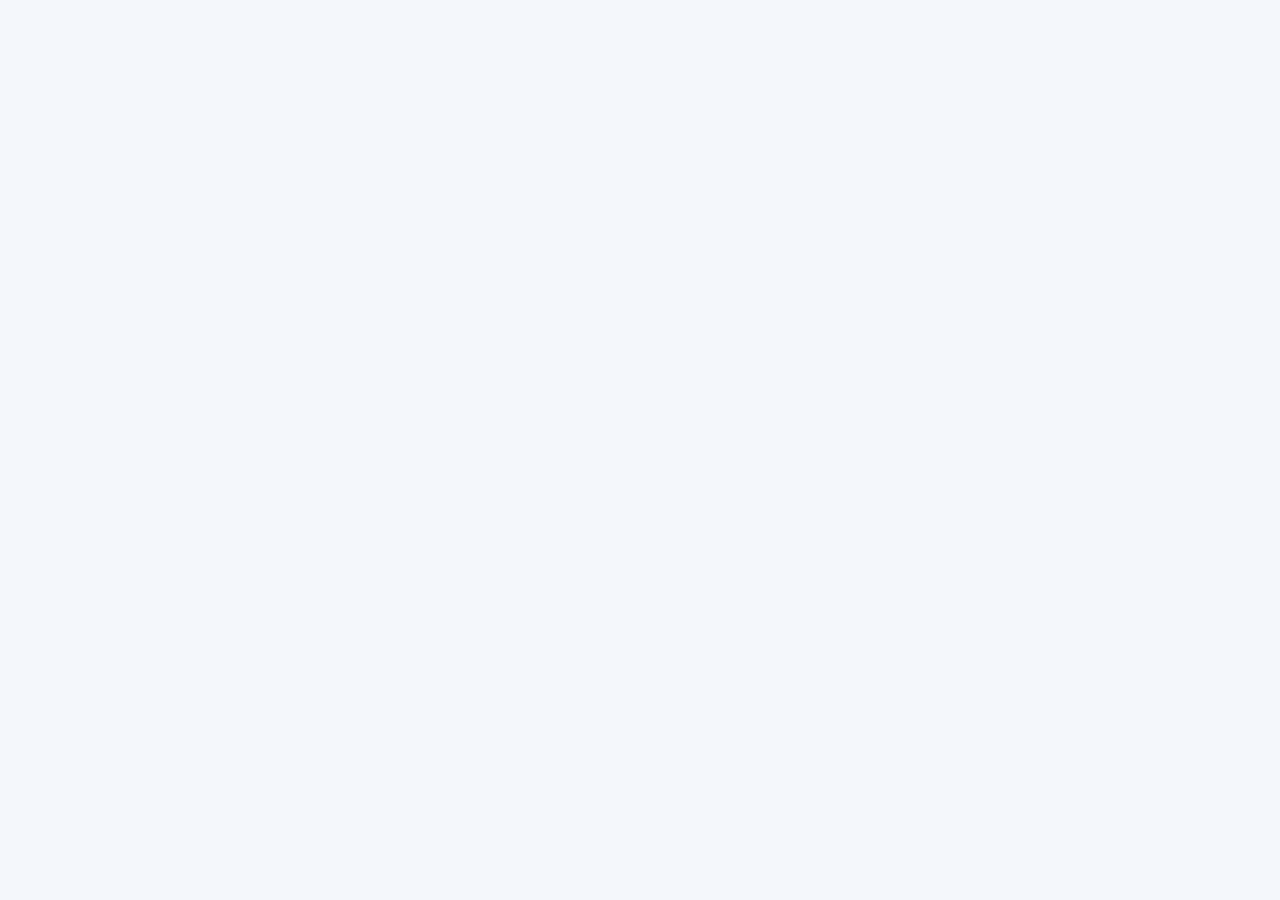
==== index.html @ 369e0c55 "FinCraft: live Fineract API wiring, demo data removed, GitHub Pages deploy config - All 19 page modu" ====
<!DOCTYPE html>
<html lang="en" data-theme="light">
<head>
  <meta charset="UTF-8"/>
  <meta name="viewport" content="width=device-width, initial-scale=1.0"/>
  <title>FinCraft — Apache Fineract Platform</title>
  <meta name="description" content="FinCraft: a modern web UI for Apache Fineract microfinance platform"/>
  <link rel="icon" type="image/svg+xml" href="./assets/favicon.svg"/>
  <!-- Font Awesome 6 (CDN) -->
  <link rel="stylesheet" href="https://cdnjs.cloudflare.com/ajax/libs/font-awesome/6.5.1/css/all.min.css"
        integrity="sha512-DTOQO9RWCH3ppGqcWaEA1BIZOC6xxalwEsw9c2QQeAIftl+Vegovlnee1c9QX4TctnWMn13TZye+giMm8e2LwA=="
        crossorigin="anonymous" referrerpolicy="no-referrer"/>
  <link rel="stylesheet" href="./css/app.css"/>
  <!-- SPA redirect for GitHub Pages (generated by _redirects handling) -->
  <script>
    // Handle GitHub Pages 404 redirect for SPA routing
    const redirect = sessionStorage.getItem('_spa_redirect');
    if (redirect) { sessionStorage.removeItem('_spa_redirect'); window.history.replaceState(null, '', redirect); }
  </script>
</head>
<body>
  <!-- Login screen (shown before auth) -->
  <div id="loginScreen"></div>

  <!-- App shell (hidden until authenticated) -->
  <div id="appShell" hidden></div>

  <!-- Modal container -->
  <div id="modalRoot"></div>

  <!-- Toast container -->
  <div id="toastContainer" aria-live="assertive"></div>

  <script type="module" src="./js/app.js"></script>
</body>
</html>
---- css/app.css ----
/* FinCraft — CSS entry point. Imports token design system then components. */
@import './tokens.css';
@import './components.css';
@import './login.css';

/* ---- Inline client search dropdown ---- */
.search-field { position: relative; }
.search-dropdown {
  position: absolute; top: 100%; left: 0; right: 0; z-index: 200;
  background: var(--bg-modal); border: 1px solid var(--border-1);
  border-radius: var(--radius); box-shadow: var(--shadow-lg);
  max-height: 220px; overflow-y: auto;
}
.search-result-item:hover { background: var(--bg-hover); }

/* ---- Switch toggle ---- */
.switch { position: relative; display: inline-flex; width: 44px; height: 24px; }
.switch input { opacity: 0; width: 0; height: 0; }
.slider {
  position: absolute; inset: 0; background: var(--border-2); border-radius: 999px;
  transition: background .2s; cursor: pointer;
}
.slider::before {
  content: ''; position: absolute; left: 3px; top: 3px;
  width: 18px; height: 18px; border-radius: 50%;
  background: #fff; transition: transform .2s;
}
.switch input:checked + .slider { background: var(--brand-teal); }
.switch input:checked + .slider::before { transform: translateX(20px); }

/* ---- Msg banner ---- */
.msg-banner {
  padding: 10px 14px; border-radius: var(--radius);
  display: flex; align-items: flex-start; gap: 10px; font-size: 14px;
}
.msg-banner.b-info    { background: color-mix(in srgb, var(--brand-teal) 12%, transparent); border-left: 3px solid var(--brand-teal); }
.msg-banner.b-danger  { background: color-mix(in srgb, var(--clr-danger) 12%, transparent); border-left: 3px solid var(--clr-danger); }
.msg-banner.b-warn    { background: color-mix(in srgb, var(--clr-warn) 12%, transparent); border-left: 3px solid var(--clr-warn); }

/* ---- Full width helper ---- */
.w-full { width: 100%; }
.mt-4 { margin-top: 16px; }
.mb-4 { margin-bottom: 16px; }
.mb-2 { margin-bottom: 8px; }
.mt-3 { margin-top: 12px; }

/* ---- Tree nav ---- */
.tree-node { padding: 8px 16px; border-bottom: 1px solid var(--border-1); cursor: pointer; }
.tree-node.parent { font-weight: 600; background: var(--bg-hover); }
.tree-node.parent.open::after { content: ' ▲'; font-size: 11px; }
.tree-node.parent:not(.open)::after { content: ' ▼'; font-size: 11px; }
.tree-children { display: none; }
.tree-node.parent.open ~ .tree-children { display: block; }

/* ---- Badge extras ---- */
.b-teal { background: color-mix(in srgb, var(--brand-teal) 15%, transparent); color: var(--brand-teal); }
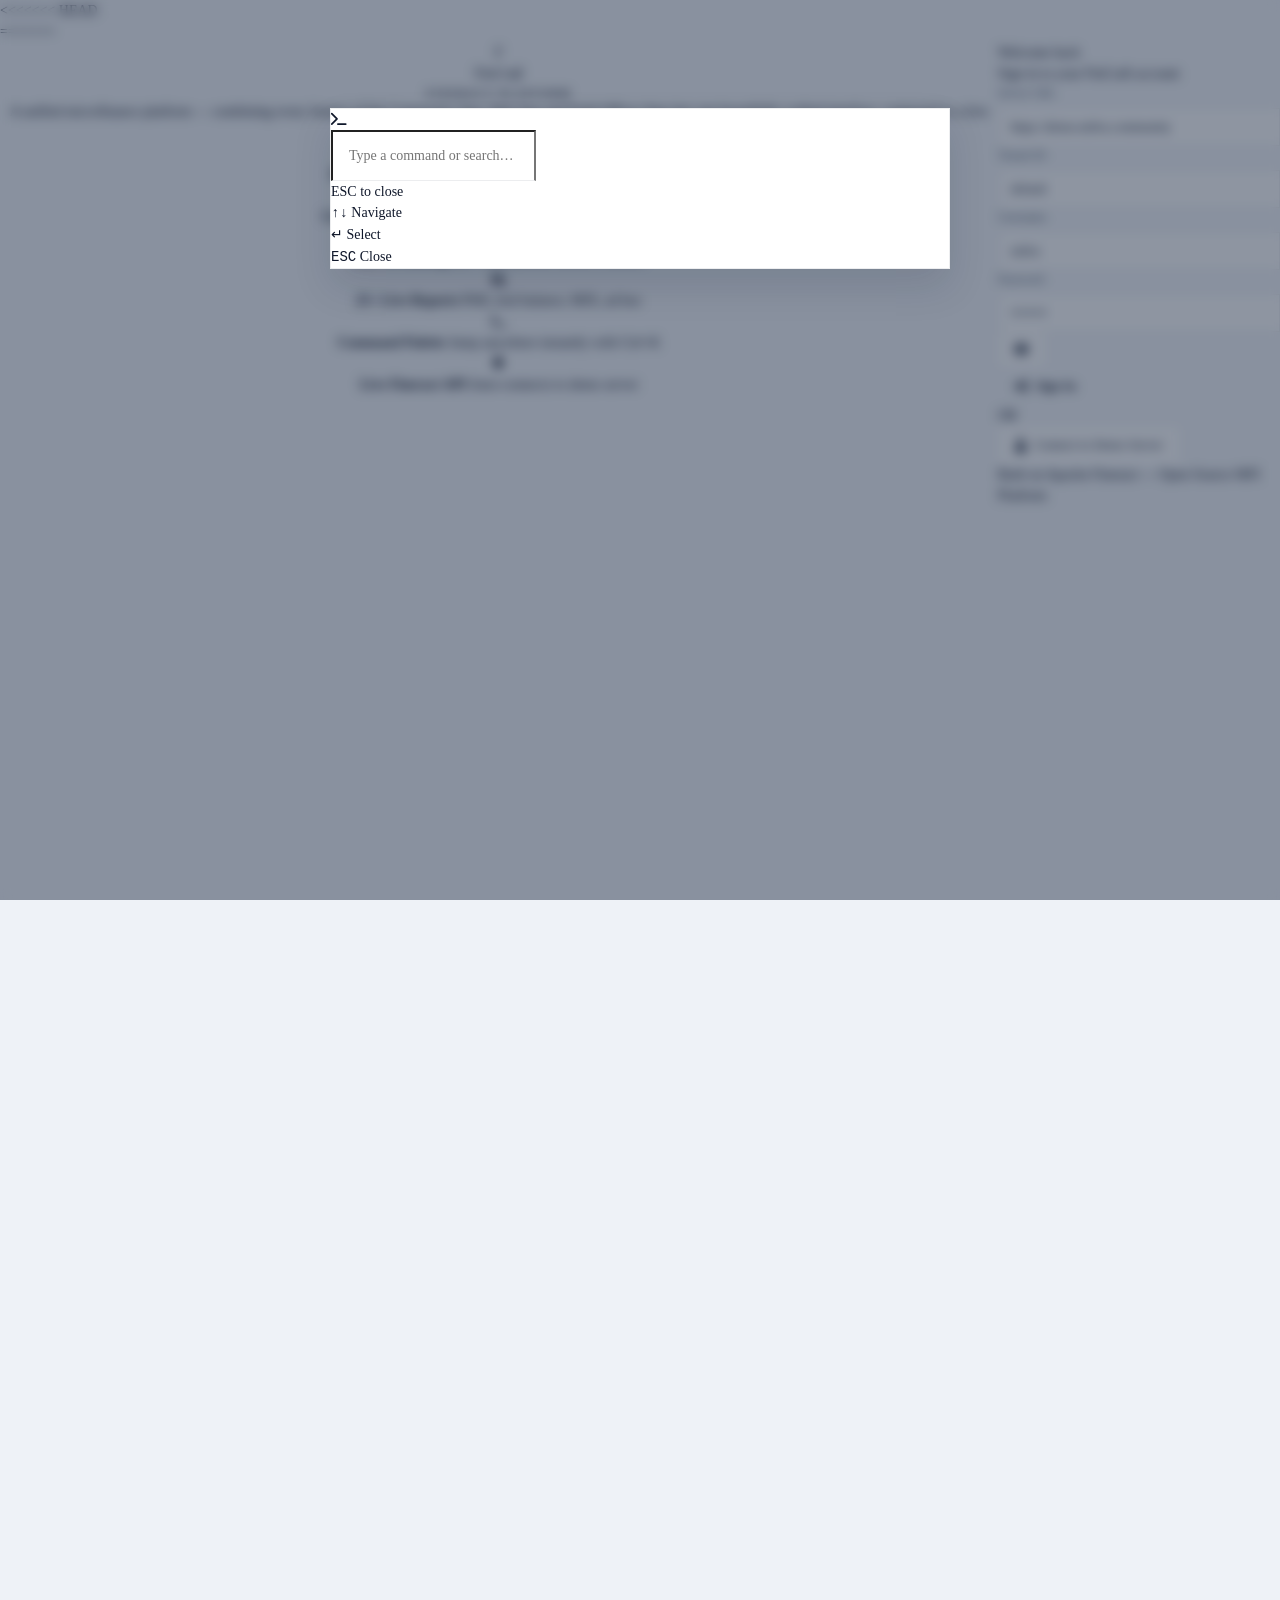
==== commit 548fe5c2: "Replace repository contents with provided js.zip extract" ====
--- a/index.html
+++ b/index.html
@@ -1,4 +1,5 @@
 <!DOCTYPE html>
+<<<<<<< HEAD
 <html lang="en" data-theme="light">
 <head>
   <meta charset="UTF-8"/>
@@ -32,5 +33,188 @@
   <div id="toastContainer" aria-live="assertive"></div>
 
   <script type="module" src="./js/app.js"></script>
+=======
+<html lang="en" data-theme="dark">
+<head>
+  <meta charset="UTF-8"/>
+  <meta name="viewport" content="width=device-width,initial-scale=1.0"/>
+  <meta name="description" content="FinCraft — Unified Apache Fineract MFI Platform"/>
+  <title>FinCraft — Fineract Platform</title>
+
+  <!-- Fonts -->
+  <link rel="preconnect" href="https://fonts.googleapis.com"/>
+  <link rel="preconnect" href="https://fonts.gstatic.com" crossorigin/>
+  <link href="https://fonts.googleapis.com/css2?family=Inter:wght@300;400;500;600;700&family=DM+Serif+Display:ital@0;1&family=JetBrains+Mono:wght@400;500&display=swap" rel="stylesheet"/>
+
+  <!-- Icons -->
+  <link rel="stylesheet" href="https://cdnjs.cloudflare.com/ajax/libs/font-awesome/6.5.0/css/all.min.css"
+        integrity="sha512-Avb2QiuDEEvB4bZJYdft2mNjVShBftLdPG8FJ0V7irTLQ8Uo0qcPxh4Plq7G5tGm0rU+1SPhVotteLpBERwTkw=="
+        crossorigin="anonymous" referrerpolicy="no-referrer"/>
+
+  <!-- FinCraft Design System -->
+  <link rel="stylesheet" href="css/tokens.css"/>
+  <link rel="stylesheet" href="css/components.css"/>
+
+  <!-- Preloader while modules load -->
+  <style>
+    #fc-preloader {
+      position: fixed; inset: 0;
+      background: #070d1b;
+      display: flex; flex-direction: column;
+      align-items: center; justify-content: center;
+      z-index: 99999; gap: 18px;
+      transition: opacity 400ms ease;
+    }
+    #fc-preloader.fade-out { opacity: 0; pointer-events: none; }
+    .fc-pre-logo {
+      width: 56px; height: 56px;
+      background: linear-gradient(135deg, #00c9b1, #5fedd8);
+      border-radius: 14px;
+      display: flex; align-items: center; justify-content: center;
+      font-size: 28px; color: #0a1628; font-weight: 900;
+      font-family: 'DM Serif Display', serif;
+      box-shadow: 0 0 30px rgba(0,201,177,0.4);
+      animation: prelogoPulse 1.4s ease-in-out infinite;
+    }
+    @keyframes prelogoPulse {
+      0%,100% { box-shadow: 0 0 20px rgba(0,201,177,0.3); }
+      50%      { box-shadow: 0 0 40px rgba(0,201,177,0.7); }
+    }
+    .fc-pre-label {
+      font-family: 'DM Serif Display', serif;
+      font-size: 26px; color: #fff; letter-spacing: -0.5px;
+    }
+    .fc-pre-label em { color: #00c9b1; font-style: italic; }
+    .fc-pre-status {
+      font-size: 12px; color: rgba(255,255,255,0.35);
+      letter-spacing: 1px; font-family: 'JetBrains Mono', monospace;
+    }
+    .fc-pre-bar {
+      width: 200px; height: 3px; background: rgba(255,255,255,0.08);
+      border-radius: 99px; overflow: hidden;
+    }
+    .fc-pre-fill {
+      height: 100%; background: #00c9b1;
+      border-radius: 99px;
+      transition: width 300ms ease;
+    }
+  </style>
+</head>
+<body>
+
+<!-- ── PRELOADER ─────────────────────────────────────────── -->
+<div id="fc-preloader">
+  <div class="fc-pre-logo">F</div>
+  <div class="fc-pre-label">Fin<em>Craft</em></div>
+  <div class="fc-pre-bar"><div class="fc-pre-fill" id="fcFill" style="width:0%"></div></div>
+  <div class="fc-pre-status" id="fcStatus">Initialising…</div>
+</div>
+
+<!-- ── APP ROOT ───────────────────────────────────────────── -->
+<div id="app"></div>
+
+<!-- ── JS MODULES (load order matters) ───────────────────── -->
+<script src="js/config.js"></script>
+<script src="js/api.js"></script>
+<script src="js/app.js"></script>
+<script src="js/pages.js"></script>
+<script src="js/cmd.js"></script>
+<script src="js/forms.js"></script>
+
+<!-- ── MODULE LOADER ─────────────────────────────────────── -->
+<script>
+(async function boot() {
+  const fill   = document.getElementById('fcFill');
+  const status = document.getElementById('fcStatus');
+
+  /* HTML fragments to fetch and inject, in order */
+  const MODULES = [
+    /* Pages */
+    { src:'pages/login.html',      pct: 10, label:'Login…' },
+    { src:'pages/shell.html',      pct: 20, label:'Shell…' },
+    { src:'pages/dashboard.html',  pct: 28, label:'Dashboard…' },
+    { src:'pages/clients.html',    pct: 36, label:'Clients…' },
+    { src:'pages/loans.html',      pct: 44, label:'Loans…' },
+    { src:'pages/savings.html',    pct: 50, label:'Savings…' },
+    { src:'pages/groups.html',     pct: 57, label:'Groups…' },
+    { src:'pages/accounting.html', pct: 63, label:'Accounting…' },
+    { src:'pages/tasks.html',      pct: 73, label:'Tasks & Products…' },
+    { src:'pages/system.html',     pct: 83, label:'System & Settings…' },
+    /* Modals */
+    { src:'modals/create.html',    pct: 91, label:'Create Modals…' },
+    { src:'modals/actions.html',   pct: 97, label:'Action Modals…' },
+  ];
+
+  const app = document.getElementById('app');
+
+  /* Fetch each fragment and append to #app */
+  for (const mod of MODULES) {
+    status.textContent = mod.label;
+    fill.style.width   = mod.pct + '%';
+    try {
+      const res  = await fetch(mod.src);
+      if (!res.ok) throw new Error(`${res.status} ${mod.src}`);
+      const html = await res.text();
+      const div  = document.createElement('div');
+      div.innerHTML = html;
+      while (div.firstChild) app.appendChild(div.firstChild);
+    } catch(e) {
+      console.error('[FinCraft] Failed to load module:', mod.src, e);
+    }
+  }
+
+  /* Wire shell page content into #contentArea */
+  _mountPages();
+
+  /* Fade out preloader */
+  fill.style.width = '100%';
+  status.textContent = 'Ready';
+  await new Promise(r => setTimeout(r, 300));
+  const loader = document.getElementById('fc-preloader');
+  loader.classList.add('fade-out');
+  setTimeout(() => loader.remove(), 450);
+
+  /* Auto-connect to demo server on first load */
+  _autoConnect();
+})();
+
+/* ── Mount page fragments into #contentArea ────────────── */
+function _mountPages() {
+  const content = document.getElementById('contentArea');
+  if (!content) return;
+
+  /* Pages are currently direct children of #app — move them into #contentArea */
+  const pageIds = [
+    'page-dashboard','page-clients','page-client-detail',
+    'page-loans','page-loan-detail',
+    'page-savings','page-deposits','page-shares','page-collaterals',
+    'page-groups','page-centers','page-collections',
+    'page-transfers','page-remittances',
+    'page-accounting',
+    'page-tasks','page-reports','page-surveys',
+    'page-products','page-organization',
+    'page-system','page-users','page-templates','page-self-service',
+    'page-analytics','page-navigation','page-search',
+    'page-notifications','page-profile','page-settings',
+  ];
+
+  pageIds.forEach(id => {
+    const el = document.getElementById(id);
+    if (el) content.appendChild(el);
+  });
+}
+
+/* ── Auto connect to demo server ───────────────────────── */
+async function _autoConnect() {
+  await App.login(
+    FC_CONFIG.DEMO_SERVER_URL,
+    FC_CONFIG.DEMO_TENANT,
+    FC_CONFIG.DEMO_USERNAME,
+    FC_CONFIG.DEMO_PASSWORD,
+  );
+}
+</script>
+
+>>>>>>> 18cfd05 (Replace repository contents with provided js.zip extract)
 </body>
 </html>
--- a/css/tokens.css
+++ b/css/tokens.css
@@ -0,0 +1,236 @@
+<<<<<<< HEAD
+:root {
+  --brand-navy:#0a1628; --brand-navy-2:#0e1d36;
+  --brand-teal:#00c9b1; --brand-teal-2:#00a896;
+  --brand-amber:#fbbf24; --brand-coral:#ff6b6b; --brand-violet:#a78bfa;
+  --c-success:#10b981; --c-warning:#f59e0b; --c-danger:#ef4444; --c-info:#3b82f6;
+  --font-brand:'DM Serif Display',Georgia,serif;
+  --font-ui:'Inter',system-ui,-apple-system,Segoe UI,Roboto,sans-serif;
+  --font-mono:'JetBrains Mono',ui-monospace,Menlo,Consolas,monospace;
+  --r-sm:6px; --r-md:10px; --r-lg:14px; --r-xl:20px; --r-full:999px;
+  --s-1:4px; --s-2:8px; --s-3:12px; --s-4:16px; --s-5:20px; --s-6:24px; --s-7:32px; --s-8:48px;
+  --t-fast:120ms ease; --t-base:220ms cubic-bezier(.4,0,.2,1);
+  --shadow-1:0 1px 2px rgba(0,0,0,.4);
+  --shadow-2:0 4px 12px rgba(0,0,0,.35);
+  --shadow-3:0 12px 30px rgba(0,0,0,.45);
+  --shadow-glow:0 0 0 1px rgba(0,201,177,.35),0 0 22px rgba(0,201,177,.18);
+}
+[data-theme="dark"] {
+  --bg-app:#070d1b; --bg-card:#0f1c34; --bg-card-alt:#122340; --bg-elev:#16294a;
+  --bg-overlay:rgba(4,9,20,.72);
+  --border-1:rgba(255,255,255,.06); --border-2:rgba(255,255,255,.12);
+  --text-1:#e8eefb; --text-2:#a9b7d3; --text-3:#6b7da0;
+  --sidebar-bg:#0a1628; --sidebar-active:rgba(0,201,177,.14);
+  --input-bg:#0b182f; --tbl-row-hover:rgba(0,201,177,.06);
+}
+[data-theme="light"] {
+  --bg-app:#f4f7fb; --bg-card:#fff; --bg-card-alt:#f8fafc; --bg-elev:#fff;
+  --bg-overlay:rgba(15,28,52,.45);
+  --border-1:rgba(15,28,52,.08); --border-2:rgba(15,28,52,.14);
+  --text-1:#0f1c34; --text-2:#475569; --text-3:#94a3b8;
+  --sidebar-bg:#0a1628; --sidebar-active:rgba(0,201,177,.14);
+  --input-bg:#fff; --tbl-row-hover:rgba(10,22,40,.04);
+  --shadow-1:0 1px 2px rgba(15,28,52,.06);
+  --shadow-2:0 6px 16px rgba(15,28,52,.08);
+  --shadow-3:0 18px 36px rgba(15,28,52,.12);
+}
+*,*::before,*::after{box-sizing:border-box}
+html,body{margin:0;padding:0;height:100%}
+body{font-family:var(--font-ui);font-size:14px;line-height:1.5;color:var(--text-1);background:var(--bg-app);-webkit-font-smoothing:antialiased}
+img,svg{display:block;max-width:100%}
+button{font-family:inherit;cursor:pointer}
+a{color:var(--brand-teal);text-decoration:none}
+a:hover{text-decoration:underline}
+input,select,textarea{font-family:inherit;font-size:inherit}
+*::-webkit-scrollbar{width:10px;height:10px}
+*::-webkit-scrollbar-thumb{background:var(--border-2);border-radius:var(--r-full)}
+*::-webkit-scrollbar-thumb:hover{background:var(--brand-teal-2)}
+*::-webkit-scrollbar-track{background:transparent}
+.hidden,[hidden]{display:none!important}
+.mono{font-family:var(--font-mono)}
+.flex{display:flex}
+.flex-col{display:flex;flex-direction:column}
+.items-center{align-items:center}
+.justify-between{justify-content:space-between}
+.gap-1{gap:var(--s-1)} .gap-2{gap:var(--s-2)} .gap-3{gap:var(--s-3)} .gap-4{gap:var(--s-4)} .gap-6{gap:var(--s-6)}
+.mt-1{margin-top:var(--s-1)} .mt-2{margin-top:var(--s-2)} .mt-3{margin-top:var(--s-3)} .mt-4{margin-top:var(--s-4)} .mt-6{margin-top:var(--s-6)}
+.mb-2{margin-bottom:var(--s-2)} .mb-4{margin-bottom:var(--s-4)}
+.text-muted{color:var(--text-2)} .text-dim{color:var(--text-3)}
+.text-success{color:var(--c-success)} .text-warning{color:var(--c-warning)} .text-danger{color:var(--c-danger)}
+.text-right{text-align:right} .text-center{text-align:center}
+.w-full{width:100%}
+.divider{height:1px;background:var(--border-1);margin:var(--s-4) 0}
+=======
+/* ============================================================
+   FINCRAFT v2 — Design Tokens
+   Palette: Deep navy + electric teal + warm amber
+   Fonts: DM Serif Display · Inter · JetBrains Mono
+============================================================ */
+
+:root {
+  /* ── Brand Colours ──────────────────────────────────── */
+  --navy-950: #060d1a;
+  --navy-900: #0a1628;
+  --navy-800: #0f2040;
+  --navy-700: #163058;
+  --navy-600: #1e4070;
+
+  --teal-500: #00c9b1;
+  --teal-400: #00e5cc;
+  --teal-300: #5fedd8;
+  --teal-glow: rgba(0,201,177,0.15);
+  --teal-glow-sm: rgba(0,201,177,0.08);
+
+  --amber-500: #f59e0b;
+  --amber-400: #fbbf24;
+  --amber-300: #fcd34d;
+
+  --red-600:   #dc2626;
+  --red-500:   #ef4444;
+  --red-400:   #f87171;
+
+  --green-500: #22c55e;
+  --green-400: #4ade80;
+
+  --blue-400:  #60a5fa;
+  --purple-400:#a78bfa;
+
+  /* ── Typography ─────────────────────────────────────── */
+  --font-display: 'DM Serif Display', Georgia, serif;
+  --font-ui:      'Inter', system-ui, sans-serif;
+  --font-mono:    'JetBrains Mono', 'Courier New', monospace;
+
+  /* ── Layout ─────────────────────────────────────────── */
+  --sidebar-w:           260px;
+  --sidebar-collapsed-w: 68px;
+  --topbar-h:            60px;
+
+  /* ── Radii ───────────────────────────────────────────── */
+  --radius-xs: 4px;
+  --radius-sm: 6px;
+  --radius-md: 10px;
+  --radius-lg: 16px;
+  --radius-xl: 22px;
+  --radius-full: 9999px;
+
+  /* ── Shadows ─────────────────────────────────────────── */
+  --shadow-sm:   0 1px 3px rgba(0,0,0,0.25);
+  --shadow-md:   0 4px 16px rgba(0,0,0,0.3);
+  --shadow-lg:   0 8px 32px rgba(0,0,0,0.4);
+  --shadow-teal: 0 0 20px rgba(0,201,177,0.25);
+
+  /* ── Transitions ─────────────────────────────────────── */
+  --transition:      200ms cubic-bezier(0.4,0,0.2,1);
+  --transition-slow: 350ms cubic-bezier(0.4,0,0.2,1);
+}
+
+/* ── Dark Theme (default) ───────────────────────────────── */
+:root,
+[data-theme="dark"] {
+  --bg-app:      #070d1b;
+  --bg-card:     #0e1a2e;
+  --bg-card-alt: #0a1422;
+  --bg-hover:    #132040;
+  --bg-stripe:   rgba(255,255,255,0.02);
+
+  --text-primary:   #e8f0fc;
+  --text-secondary: #8fa8c8;
+  --text-muted:     #4a6080;
+  --text-disabled:  #2a3f5a;
+
+  --border:       #1a2d4a;
+  --border-focus: var(--teal-500);
+  --border-hover: #243d60;
+
+  --input-bg:     #0a1422;
+  --input-border: #1a2d4a;
+
+  --sidebar-bg:   var(--navy-950);
+  --sidebar-text: rgba(255,255,255,0.85);
+  --sidebar-muted:rgba(255,255,255,0.35);
+
+  --topbar-bg:     #090f1e;
+  --topbar-border: #1a2d4a;
+  --topbar-text:   #e8f0fc;
+
+  --scrollbar-thumb: #1e3050;
+  --scrollbar-hover: var(--teal-500);
+}
+
+/* ── Light Theme ────────────────────────────────────────── */
+[data-theme="light"] {
+  --bg-app:      #eef2f7;
+  --bg-card:     #ffffff;
+  --bg-card-alt: #f8fafc;
+  --bg-hover:    #f1f5f9;
+  --bg-stripe:   rgba(0,0,0,0.015);
+
+  --text-primary:   #0f172a;
+  --text-secondary: #475569;
+  --text-muted:     #94a3b8;
+  --text-disabled:  #cbd5e1;
+
+  --border:       #e2e8f0;
+  --border-focus: var(--teal-500);
+  --border-hover: #cbd5e1;
+
+  --input-bg:     #f8fafc;
+  --input-border: #e2e8f0;
+
+  --sidebar-bg:   var(--navy-900);
+  --sidebar-text: rgba(255,255,255,0.85);
+  --sidebar-muted:rgba(255,255,255,0.40);
+
+  --topbar-bg:     #ffffff;
+  --topbar-border: #e2e8f0;
+  --topbar-text:   #0f172a;
+
+  --scrollbar-thumb: #cbd5e1;
+  --scrollbar-hover: var(--teal-500);
+}
+
+/* ── Base Reset ─────────────────────────────────────────── */
+*, *::before, *::after {
+  box-sizing: border-box;
+  margin: 0;
+  padding: 0;
+}
+
+html, body {
+  height: 100%;
+  font-family: var(--font-ui);
+  font-size: 14px;
+  line-height: 1.5;
+  background: var(--bg-app);
+  color: var(--text-primary);
+  overflow: hidden;
+  -webkit-font-smoothing: antialiased;
+  -moz-osx-font-smoothing: grayscale;
+}
+
+/* ── Scrollbar ──────────────────────────────────────────── */
+::-webkit-scrollbar { width: 5px; height: 5px; }
+::-webkit-scrollbar-track  { background: transparent; }
+::-webkit-scrollbar-thumb  { background: var(--scrollbar-thumb); border-radius: var(--radius-full); }
+::-webkit-scrollbar-thumb:hover { background: var(--scrollbar-hover); }
+
+/* ── Focus ring ─────────────────────────────────────────── */
+:focus-visible {
+  outline: 2px solid var(--teal-500);
+  outline-offset: 2px;
+}
+
+/* ── Selection ──────────────────────────────────────────── */
+::selection {
+  background: var(--teal-glow);
+  color: var(--teal-400);
+}
+
+/* ── Keyframes ──────────────────────────────────────────── */
+@keyframes spin     { to { transform: rotate(360deg); } }
+@keyframes fadeIn   { from { opacity:0; transform:translateY(6px); } to { opacity:1; transform:none; } }
+@keyframes slideIn  { from { opacity:0; transform:translateX(30px); } to { opacity:1; transform:none; } }
+@keyframes modalIn  { from { opacity:0; transform:scale(0.96) translateY(10px); } to { opacity:1; transform:none; } }
+@keyframes dropIn   { from { opacity:0; transform:translateY(-6px); } to { opacity:1; transform:none; } }
+@keyframes pulse    { 0%,100% { opacity:1; } 50% { opacity:0.5; } }
+>>>>>>> 18cfd05 (Replace repository contents with provided js.zip extract)
--- a/css/components.css
+++ b/css/components.css
@@ -0,0 +1,1024 @@
+<<<<<<< HEAD
+.app-shell{display:grid;grid-template-columns:260px 1fr;grid-template-rows:56px 1fr;grid-template-areas:"sidebar topbar" "sidebar content";min-height:100vh}
+.app-shell.collapsed{grid-template-columns:64px 1fr}
+
+.sidebar{grid-area:sidebar;background:var(--sidebar-bg);border-right:1px solid var(--border-1);overflow-y:auto;padding:var(--s-3) var(--s-2)}
+.brand{display:flex;align-items:center;gap:var(--s-3);padding:var(--s-3) var(--s-4);margin-bottom:var(--s-4)}
+.brand-mark{width:36px;height:36px;border-radius:var(--r-md);background:linear-gradient(135deg,var(--brand-teal),var(--brand-teal-2));color:var(--brand-navy);display:grid;place-items:center;font-family:var(--font-brand);font-size:22px;font-weight:700;box-shadow:var(--shadow-glow)}
+.brand-title{color:#fff;font-family:var(--font-brand);font-size:20px;line-height:1}
+.brand-sub{color:var(--text-3);font-size:11px;letter-spacing:.12em;text-transform:uppercase}
+.nav-group{padding:var(--s-3) var(--s-2) 0}
+.nav-group-title{color:var(--text-3);font-size:10px;letter-spacing:.14em;text-transform:uppercase;padding:0 var(--s-3) var(--s-2)}
+.nav-item{display:flex;align-items:center;gap:var(--s-3);padding:var(--s-3) var(--s-4);color:#c5d2eb;border-radius:var(--r-md);cursor:pointer;user-select:none;transition:background var(--t-fast),color var(--t-fast)}
+.nav-item i{width:18px;text-align:center;color:var(--text-3)}
+.nav-item:hover{background:rgba(255,255,255,.04);color:#fff}
+.nav-item.active{background:var(--sidebar-active);color:var(--brand-teal);box-shadow:inset 3px 0 0 var(--brand-teal)}
+.nav-item.active i{color:var(--brand-teal)}
+.collapsed .brand-title,.collapsed .brand-sub,.collapsed .nav-group-title,.collapsed .nav-item span{display:none}
+.collapsed .nav-item{justify-content:center}
+
+.topbar{grid-area:topbar;background:var(--bg-card);border-bottom:1px solid var(--border-1);display:flex;align-items:center;gap:var(--s-4);padding:0 var(--s-6)}
+.topbar .crumb{color:var(--text-2);font-size:13px}
+.topbar .crumb b{color:var(--text-1);font-weight:600}
+.top-spacer{flex:1}
+.top-search{position:relative;background:var(--input-bg);border:1px solid var(--border-1);border-radius:var(--r-md);padding:6px 12px;display:flex;align-items:center;gap:8px;min-width:240px;cursor:pointer}
+.top-search input{background:transparent;border:0;outline:0;color:var(--text-1);flex:1;cursor:pointer}
+.top-search kbd{background:var(--bg-elev);border:1px solid var(--border-1);border-radius:4px;padding:2px 6px;font-size:11px;color:var(--text-3)}
+.icon-btn{width:36px;height:36px;border-radius:var(--r-md);border:1px solid var(--border-1);background:var(--bg-card-alt);display:grid;place-items:center;color:var(--text-2);transition:all var(--t-fast);position:relative}
+.icon-btn:hover{color:var(--brand-teal);border-color:var(--brand-teal)}
+.icon-btn.has-dot::after{content:'';position:absolute;width:8px;height:8px;border-radius:50%;background:var(--brand-coral);top:6px;right:6px}
+
+.content-area{grid-area:content;padding:var(--s-6);overflow-y:auto;background:var(--bg-app)}
+.page{display:none}
+.page.active{display:block;animation:pageIn .25s ease}
+@keyframes pageIn{from{opacity:0;transform:translateY(6px)}to{opacity:1;transform:none}}
+
+.page-header{display:flex;align-items:center;justify-content:space-between;margin-bottom:var(--s-6);gap:var(--s-4)}
+.page-title{font-size:24px;font-weight:600;margin:0}
+.page-subtitle{color:var(--text-2);font-size:13px;margin-top:4px}
+
+.stat-grid{display:grid;grid-template-columns:repeat(auto-fit,minmax(220px,1fr));gap:var(--s-4);margin-bottom:var(--s-6)}
+.stat-card{background:var(--bg-card);border:1px solid var(--border-1);border-left:3px solid var(--brand-teal);border-radius:var(--r-lg);padding:var(--s-5);position:relative;box-shadow:var(--shadow-1);transition:transform var(--t-base),box-shadow var(--t-base)}
+.stat-card:hover{transform:translateY(-2px);box-shadow:var(--shadow-2)}
+.stat-card::before{content:'';position:absolute;left:0;top:0;bottom:0;width:3px;background:linear-gradient(180deg,var(--brand-teal),transparent);filter:blur(6px);opacity:.9}
+.stat-card.c-warn{border-left-color:var(--c-warning)}
+.stat-card.c-warn::before{background:linear-gradient(180deg,var(--c-warning),transparent)}
+.stat-card.c-danger{border-left-color:var(--c-danger)}
+.stat-card.c-danger::before{background:linear-gradient(180deg,var(--c-danger),transparent)}
+.stat-card.c-info{border-left-color:var(--c-info)}
+.stat-card.c-info::before{background:linear-gradient(180deg,var(--c-info),transparent)}
+.stat-card .label{color:var(--text-2);font-size:12px;letter-spacing:.04em;text-transform:uppercase}
+.stat-card .value{font-size:28px;font-weight:600;margin:8px 0 4px;font-family:var(--font-mono)}
+.stat-card .delta{font-size:12px;color:var(--c-success)}
+.stat-card .delta.neg{color:var(--c-danger)}
+
+.card{background:var(--bg-card);border:1px solid var(--border-1);border-radius:var(--r-lg);padding:var(--s-5);margin-bottom:var(--s-5);box-shadow:var(--shadow-1)}
+.card-header{display:flex;align-items:center;justify-content:space-between;margin-bottom:var(--s-4)}
+.card-title{font-size:15px;font-weight:600;margin:0}
+.card-sub{color:var(--text-2);font-size:12px}
+
+.tbl-wrap{overflow-x:auto;border-radius:var(--r-md);border:1px solid var(--border-1)}
+.tbl{width:100%;border-collapse:collapse;font-size:13px}
+.tbl th,.tbl td{padding:12px 16px;text-align:center;border-bottom:1px solid var(--border-1)}
+.tbl th{background:var(--bg-card-alt);font-weight:600;color:var(--text-2);font-size:11px;letter-spacing:.04em;text-transform:uppercase}
+.tbl tbody tr{transition:background var(--t-fast);cursor:pointer}
+.tbl tbody tr:hover{background:var(--tbl-row-hover)}
+.tbl .mono{color:var(--brand-teal)}
+
+.badge{display:inline-flex;align-items:center;gap:6px;padding:4px 10px;border-radius:var(--r-full);font-size:11px;font-weight:600;background:rgba(255,255,255,.06);color:var(--text-2)}
+.badge.b-success{background:rgba(16,185,129,.14);color:var(--c-success)}
+.badge.b-warn{background:rgba(245,158,11,.14);color:var(--c-warning)}
+.badge.b-danger{background:rgba(239,68,68,.14);color:var(--c-danger)}
+.badge.b-info{background:rgba(59,130,246,.14);color:var(--c-info)}
+.badge.b-teal{background:rgba(0,201,177,.14);color:var(--brand-teal)}
+
+.btn,.btn-primary,.btn-ghost,.btn-danger,.btn-outline{display:inline-flex;align-items:center;justify-content:center;gap:8px;padding:10px 16px;border-radius:var(--r-md);border:1px solid transparent;background:var(--bg-card-alt);color:var(--text-1);font-weight:500;font-size:13px;transition:all var(--t-fast)}
+.btn:hover{background:var(--bg-elev)}
+.btn-primary{background:linear-gradient(135deg,var(--brand-teal),var(--brand-teal-2));color:var(--brand-navy);font-weight:600;box-shadow:var(--shadow-glow)}
+.btn-primary:hover{transform:translateY(-1px);filter:brightness(1.05)}
+.btn-ghost{background:transparent;border-color:var(--border-2);color:var(--text-2)}
+.btn-ghost:hover{color:var(--brand-teal);border-color:var(--brand-teal)}
+.btn-danger{background:var(--c-danger);color:#fff}
+.btn-outline{background:transparent;border-color:var(--border-2);color:var(--text-1)}
+.btn-sm{padding:6px 10px;font-size:12px}
+.btn-block{width:100%}
+
+.form-grid{display:grid;gap:var(--s-4);grid-template-columns:repeat(2,1fr)}
+.form-grid .full{grid-column:1 / -1}
+.form-label{display:block;font-size:12px;color:var(--text-2);margin-bottom:6px;font-weight:500}
+.form-control,.form-grid input,.form-grid select,.form-grid textarea{width:100%;background:var(--input-bg);border:1px solid var(--border-1);border-radius:var(--r-md);padding:10px 12px;color:var(--text-1);font-size:13px;transition:border-color var(--t-fast),box-shadow var(--t-fast)}
+.form-control:focus,.form-grid input:focus,.form-grid select:focus,.form-grid textarea:focus{outline:none;border-color:var(--brand-teal);box-shadow:0 0 0 3px rgba(0,201,177,.16)}
+
+.switch{position:relative;width:40px;height:22px;display:inline-block}
+.switch input{opacity:0;width:0;height:0}
+.switch .slider{position:absolute;inset:0;cursor:pointer;background:var(--bg-elev);border-radius:var(--r-full);transition:background var(--t-fast)}
+.switch .slider::before{content:'';position:absolute;height:16px;width:16px;left:3px;top:3px;background:#fff;border-radius:50%;transition:transform var(--t-fast)}
+.switch input:checked + .slider{background:var(--brand-teal)}
+.switch input:checked + .slider::before{transform:translateX(18px)}
+
+.tabs{display:flex;gap:4px;border-bottom:1px solid var(--border-1);margin-bottom:var(--s-5);overflow-x:auto}
+.tab{padding:10px 16px;color:var(--text-2);font-size:13px;font-weight:500;border-bottom:2px solid transparent;cursor:pointer;white-space:nowrap;transition:color var(--t-fast),border-color var(--t-fast);background:transparent;border-top:0;border-left:0;border-right:0}
+.tab:hover{color:var(--text-1)}
+.tab.active{color:var(--brand-teal);border-bottom-color:var(--brand-teal)}
+.tab-panel{display:none}
+.tab-panel.active{display:block;animation:pageIn .2s ease}
+
+.modal-overlay{position:fixed;inset:0;z-index:100;background:var(--bg-overlay);display:none;align-items:center;justify-content:center;padding:var(--s-4);backdrop-filter:blur(6px)}
+.modal-overlay.open{display:flex;animation:pageIn .18s ease}
+.modal{background:var(--bg-card);border:1px solid var(--border-1);border-radius:var(--r-lg);box-shadow:var(--shadow-3);width:100%;max-width:600px;max-height:92vh;overflow-y:auto}
+.modal.md{max-width:720px}
+.modal.lg{max-width:920px}
+.modal.xl{max-width:1100px}
+.modal-head{display:flex;align-items:center;justify-content:space-between;padding:var(--s-5);border-bottom:1px solid var(--border-1)}
+.modal-title{margin:0;font-size:17px;font-weight:600}
+.modal-body{padding:var(--s-5)}
+.modal-foot{padding:var(--s-4) var(--s-5);border-top:1px solid var(--border-1);display:flex;justify-content:flex-end;gap:var(--s-3)}
+
+.stepper{display:flex;gap:var(--s-3);margin-bottom:var(--s-5)}
+.step{flex:1;padding:12px;border-radius:var(--r-md);background:var(--bg-card-alt)}
+.step.active{box-shadow:var(--shadow-glow)}
+.step .n{color:var(--brand-teal);font-weight:600}
+.step.done{background:rgba(0,201,177,.08)}
+
+.dropdown{position:relative}
+.dropdown-menu{position:absolute;right:0;top:100%;margin-top:6px;min-width:200px;background:var(--bg-card);border:1px solid var(--border-1);border-radius:var(--r-md);box-shadow:var(--shadow-2);padding:6px;z-index:50;display:none}
+.dropdown.open .dropdown-menu{display:block;animation:pageIn .15s ease}
+.dropdown-item{padding:8px 12px;border-radius:var(--r-sm);cursor:pointer;font-size:13px;color:var(--text-1);display:flex;align-items:center;gap:10px}
+.dropdown-item:hover{background:var(--bg-card-alt);color:var(--brand-teal)}
+.dropdown-divider{height:1px;background:var(--border-1);margin:6px 0}
+
+.progress{width:100%;height:6px;background:var(--bg-card-alt);border-radius:var(--r-full);overflow:hidden}
+.progress .bar{height:100%;background:linear-gradient(90deg,var(--brand-teal),var(--brand-teal-2))}
+
+.toast-container{position:fixed;top:24px;right:24px;z-index:200;display:flex;flex-direction:column;gap:var(--s-3);pointer-events:none}
+.toast{background:var(--bg-card);border:1px solid var(--border-1);border-left:4px solid var(--brand-teal);border-radius:var(--r-md);padding:12px 16px;min-width:280px;display:flex;align-items:start;gap:12px;box-shadow:var(--shadow-2);pointer-events:auto;animation:toastIn .22s ease}
+.toast.t-success{border-left-color:var(--c-success)}
+.toast.t-warn{border-left-color:var(--c-warning)}
+.toast.t-error{border-left-color:var(--c-danger)}
+.toast .ttl{font-weight:600;font-size:13px}
+.toast .msg{font-size:12px;color:var(--text-2);margin-top:2px}
+@keyframes toastIn{from{opacity:0;transform:translateX(20px)}to{opacity:1;transform:none}}
+
+.chart-bars{display:flex;align-items:end;gap:8px;height:180px;padding-top:8px}
+.chart-bars .bar{flex:1;background:linear-gradient(180deg,var(--brand-teal),var(--brand-teal-2));border-radius:4px 4px 0 0;min-height:6px;position:relative}
+.chart-bars .bar .lbl{position:absolute;bottom:-22px;left:0;right:0;font-size:10px;text-align:center;color:var(--text-3)}
+
+.detail-hero{background:linear-gradient(135deg,var(--brand-navy-2),var(--bg-card));border:1px solid var(--border-1);border-radius:var(--r-lg);padding:var(--s-5);margin-bottom:var(--s-5)}
+.hero-metrics{display:grid;gap:var(--s-4);grid-template-columns:repeat(auto-fit,minmax(140px,1fr))}
+.hm{padding:8px 0}
+.hm .lbl{font-size:11px;color:var(--text-3);text-transform:uppercase;letter-spacing:.06em}
+.hm .val{font-family:var(--font-mono);font-size:20px;font-weight:600;margin-top:4px}
+
+.action-strip{display:flex;flex-wrap:wrap;gap:8px;padding:var(--s-3);margin-bottom:var(--s-4);background:var(--bg-card-alt);border-radius:var(--r-md)}
+.action-strip .btn{font-size:12px;padding:6px 10px}
+
+.avatar{width:32px;height:32px;border-radius:50%;background:linear-gradient(135deg,var(--brand-teal),var(--brand-teal-2));color:var(--brand-navy);font-weight:600;display:inline-grid;place-items:center;font-size:12px}
+.empty-state{text-align:center;padding:var(--s-8) var(--s-4);color:var(--text-3)}
+.empty-state i{font-size:32px;margin-bottom:var(--s-3);color:var(--border-2)}
+
+.grid-2{display:grid;gap:var(--s-4);grid-template-columns:repeat(2,1fr)}
+.grid-3{display:grid;gap:var(--s-4);grid-template-columns:repeat(3,1fr)}
+.grid-4{display:grid;gap:var(--s-4);grid-template-columns:repeat(4,1fr)}
+
+.cmd-palette{position:fixed;inset:0;z-index:300;background:var(--bg-overlay);backdrop-filter:blur(6px);display:flex;justify-content:center;align-items:start;padding-top:12vh}
+.cmd-box{width:100%;max-width:620px;background:var(--bg-card);border:1px solid var(--border-1);border-radius:var(--r-lg);box-shadow:var(--shadow-3);overflow:hidden}
+.cmd-input{display:flex;align-items:center;gap:12px;padding:16px;border-bottom:1px solid var(--border-1)}
+.cmd-input input{background:transparent;border:0;outline:0;color:var(--text-1);flex:1;font-size:15px}
+.cmd-input kbd{background:var(--bg-card-alt);border:1px solid var(--border-1);border-radius:4px;padding:2px 6px;font-size:11px;color:var(--text-3)}
+.cmd-results{max-height:50vh;overflow-y:auto}
+.cmd-row{padding:10px 16px;display:flex;align-items:center;gap:12px;cursor:pointer;font-size:13px}
+.cmd-row:hover,.cmd-row.sel{background:var(--bg-card-alt)}
+.cmd-row i{color:var(--brand-teal);width:18px;text-align:center}
+.cmd-row .hint{margin-left:auto;color:var(--text-3);font-size:11px}
+
+.filter-bar{display:flex;gap:var(--s-3);flex-wrap:wrap;padding:var(--s-3);margin-bottom:var(--s-4);background:var(--bg-card-alt);border-radius:var(--r-md);align-items:center}
+.filter-bar select,.filter-bar input{min-width:160px}
+
+.notif-panel{position:absolute;right:16px;top:60px;width:360px;max-height:70vh;overflow-y:auto;background:var(--bg-card);border:1px solid var(--border-1);border-radius:var(--r-md);box-shadow:var(--shadow-3);z-index:60;display:none}
+.notif-panel.open{display:block}
+.notif-item{padding:12px 16px;border-bottom:1px solid var(--border-1);font-size:13px}
+.notif-item .when{font-size:11px;color:var(--text-3);margin-top:4px}
+
+.tree-node{padding:8px 12px;cursor:pointer;border-radius:var(--r-sm)}
+.tree-node:hover{background:var(--bg-card-alt)}
+.tree-node.parent::before{content:'▸ ';color:var(--brand-teal)}
+.tree-node.parent.open::before{content:'▾ '}
+.tree-children{padding-left:20px;display:none}
+.tree-node.parent.open + .tree-children{display:block}
+
+@media (max-width:960px){
+  .app-shell{grid-template-columns:64px 1fr}
+  .brand-title,.brand-sub,.nav-group-title,.nav-item span{display:none}
+  .nav-item{justify-content:center}
+  .grid-3,.grid-4{grid-template-columns:repeat(2,1fr)}
+  .form-grid{grid-template-columns:1fr}
+}
+@media (max-width:720px){
+  .content-area{padding:var(--s-4)}
+  .top-search{display:none}
+  .grid-2,.grid-3,.grid-4{grid-template-columns:1fr}
+  .stat-grid{grid-template-columns:1fr 1fr}
+}
+@media (max-width:480px){
+  .stat-grid{grid-template-columns:1fr}
+  .page-title{font-size:18px}
+=======
+/* ============================================================
+   FINCRAFT v2 — Component Library
+============================================================ */
+
+/* ── LAYOUT ─────────────────────────────────────────────── */
+#app          { display:flex; height:100vh; overflow:hidden; }
+.app-shell    { display:none; }
+.app-shell.active { display:flex; height:100vh; width:100%; overflow:hidden; }
+.login-wrap   { display:none; }
+.login-wrap.active { display:flex; width:100%; height:100vh; }
+.main-area    { flex:1; display:flex; flex-direction:column; overflow:hidden; min-width:0; }
+.content-area { flex:1; overflow-y:auto; padding:24px; }
+
+/* ── PAGE ───────────────────────────────────────────────── */
+.page         { display:none; animation: fadeIn 180ms ease; }
+.page.active  { display:block; }
+
+/* ── SIDEBAR ────────────────────────────────────────────── */
+.sidebar {
+  width: var(--sidebar-w);
+  background: var(--sidebar-bg);
+  display: flex;
+  flex-direction: column;
+  transition: width var(--transition);
+  flex-shrink: 0;
+  overflow: hidden;
+  border-right: 1px solid rgba(255,255,255,0.05);
+  z-index: 100;
+}
+.sidebar.collapsed { width: var(--sidebar-collapsed-w); }
+
+.sidebar-brand {
+  padding: 16px;
+  display: flex;
+  align-items: center;
+  gap: 10px;
+  border-bottom: 1px solid rgba(255,255,255,0.06);
+  flex-shrink: 0;
+  overflow: hidden;
+  cursor: pointer;
+  transition: background var(--transition);
+}
+.sidebar-brand:hover { background: rgba(255,255,255,0.04); }
+
+.brand-icon {
+  width: 36px; height: 36px;
+  background: linear-gradient(135deg, var(--teal-500), var(--teal-300));
+  border-radius: var(--radius-md);
+  display: flex; align-items: center; justify-content: center;
+  font-size: 18px; color: var(--navy-900); font-weight: 900;
+  font-family: var(--font-display);
+  flex-shrink: 0;
+  box-shadow: var(--shadow-teal);
+}
+.brand-text   { overflow: hidden; white-space: nowrap; }
+.brand-name   { font-family: var(--font-display); font-size: 20px; color: #fff; letter-spacing: -0.5px; }
+.brand-sub    { font-size: 9px; color: var(--teal-500); letter-spacing: 2px; text-transform: uppercase; font-weight: 700; }
+
+.sidebar-scroll   { flex:1; overflow-y:auto; padding:8px 0; }
+.nav-section      { margin-bottom: 2px; }
+.nav-section-label {
+  font-size: 9px; font-weight: 700; letter-spacing: 2px;
+  text-transform: uppercase; color: var(--sidebar-muted);
+  padding: 10px 18px 3px;
+  white-space: nowrap; overflow: hidden;
+  transition: opacity var(--transition);
+}
+.sidebar.collapsed .nav-section-label { opacity: 0; }
+
+.nav-item {
+  display: flex; align-items: center; gap: 11px;
+  padding: 9px 16px;
+  cursor: pointer;
+  border-radius: var(--radius-sm);
+  margin: 1px 8px;
+  transition: background var(--transition), color var(--transition);
+  position: relative; overflow: hidden; white-space: nowrap;
+  color: var(--sidebar-text);
+  text-decoration: none;
+  user-select: none;
+}
+.nav-item:hover       { background: rgba(255,255,255,0.06); }
+.nav-item.active      { background: var(--teal-glow); color: var(--teal-400); }
+.nav-item.active::before {
+  content: '';
+  position: absolute; left:0; top:0; bottom:0; width:3px;
+  background: var(--teal-500);
+  border-radius: 0 2px 2px 0;
+  box-shadow: 0 0 8px var(--teal-500);
+}
+.nav-icon {
+  width:20px; height:20px;
+  display:flex; align-items:center; justify-content:center;
+  font-size:13px; flex-shrink:0;
+}
+.nav-label {
+  font-size:13px; font-weight:500;
+  transition: opacity var(--transition), width var(--transition);
+  overflow: hidden;
+}
+.sidebar.collapsed .nav-label,
+.sidebar.collapsed .nav-badge,
+.sidebar.collapsed .nav-chevron { opacity:0; width:0; overflow:hidden; }
+
+.nav-badge {
+  margin-left: auto;
+  background: var(--teal-500); color: var(--navy-900);
+  font-size: 9px; font-weight: 700;
+  padding: 1px 5px; border-radius: var(--radius-full);
+  min-width: 17px; text-align: center; flex-shrink: 0;
+}
+.nav-badge.red { background: var(--red-400); color: #fff; }
+
+.nav-sub               { display:none; }
+.nav-sub.open          { display:block; }
+.nav-sub .nav-item     { padding:7px 16px 7px 28px; font-size:12px; }
+.sidebar.collapsed .nav-sub { display:none !important; }
+
+.sidebar-footer {
+  padding: 10px 8px;
+  border-top: 1px solid rgba(255,255,255,0.06);
+  flex-shrink: 0;
+}
+.user-card {
+  display:flex; align-items:center; gap:10px;
+  padding:10px; border-radius:var(--radius-md);
+  cursor:pointer; transition:background var(--transition); overflow:hidden;
+}
+.user-card:hover { background: rgba(255,255,255,0.06); }
+.user-avatar {
+  width:34px; height:34px; border-radius:var(--radius-full);
+  background: linear-gradient(135deg, var(--teal-500), var(--navy-600));
+  display:flex; align-items:center; justify-content:center;
+  color:#fff; font-weight:700; font-size:13px; flex-shrink:0;
+  border: 2px solid rgba(0,201,177,0.4);
+}
+.user-info        { overflow:hidden; }
+.user-name        { font-size:12px; font-weight:600; color:#fff; white-space:nowrap; }
+.user-role        { font-size:10px; color:var(--sidebar-muted); white-space:nowrap; }
+.sidebar.collapsed .user-info { display:none; }
+
+/* ── TOPBAR ─────────────────────────────────────────────── */
+.topbar {
+  height: var(--topbar-h);
+  background: var(--topbar-bg);
+  border-bottom: 1px solid var(--topbar-border);
+  display:flex; align-items:center; padding:0 18px; gap:10px;
+  flex-shrink:0; z-index:50;
+  box-shadow: var(--shadow-sm);
+}
+.topbar-btn {
+  background:none; border:none; cursor:pointer;
+  color:var(--text-secondary);
+  width:34px; height:34px;
+  display:flex; align-items:center; justify-content:center;
+  border-radius:var(--radius-sm); font-size:14px;
+  position:relative; transition:all var(--transition); flex-shrink:0;
+}
+.topbar-btn:hover { background:var(--bg-hover); color:var(--text-primary); }
+.topbar-badge {
+  position:absolute; top:4px; right:4px;
+  width:16px; height:16px;
+  background:var(--red-400); color:#fff;
+  font-size:9px; font-weight:700; border-radius:var(--radius-full);
+  display:flex; align-items:center; justify-content:center;
+  border: 2px solid var(--topbar-bg);
+}
+.topbar-divider   { width:1px; height:22px; background:var(--border); flex-shrink:0; }
+.topbar-breadcrumb { font-size:13px; color:var(--text-muted); display:flex; align-items:center; gap:6px; min-width:0; }
+.crumb-current    { color:var(--text-primary); font-weight:600; white-space:nowrap; overflow:hidden; text-overflow:ellipsis; }
+.topbar-tenant {
+  display:flex; align-items:center; gap:6px;
+  background:var(--bg-hover); border:1px solid var(--border);
+  border-radius:var(--radius-sm); padding:5px 10px;
+  font-size:12px; color:var(--text-secondary);
+  cursor:pointer; flex-shrink:0; white-space:nowrap;
+  transition: border-color var(--transition);
+}
+.topbar-tenant:hover { border-color:var(--teal-500); }
+.tenant-id        { font-weight:600; color:var(--teal-500); }
+
+/* Search */
+.topbar-search {
+  display:flex; align-items:center; gap:8px;
+  background:var(--input-bg); border:1px solid var(--border);
+  border-radius:var(--radius-md); padding:7px 12px;
+  width:240px; flex-shrink:0;
+  transition: border-color var(--transition), box-shadow var(--transition);
+}
+.topbar-search:focus-within {
+  border-color:var(--teal-500);
+  box-shadow:0 0 0 3px var(--teal-glow);
+}
+.topbar-search input {
+  background:none; border:none; outline:none;
+  font-size:13px; color:var(--text-primary); width:100%;
+  font-family:var(--font-ui);
+}
+.topbar-search input::placeholder { color:var(--text-muted); }
+.topbar-search i  { color:var(--text-muted); font-size:12px; flex-shrink:0; }
+
+/* Search results dropdown */
+.search-results {
+  position:absolute; top:calc(100% + 6px); left:0; right:0;
+  background:var(--bg-card); border:1px solid var(--border);
+  border-radius:var(--radius-md); box-shadow:var(--shadow-lg);
+  z-index:600; display:none; overflow:hidden;
+  animation: dropIn 150ms ease;
+  max-height: 360px; overflow-y:auto;
+}
+.search-results.open { display:block; }
+.sr-group-label {
+  padding:6px 14px 2px; font-size:10px; font-weight:700;
+  text-transform:uppercase; letter-spacing:1px; color:var(--text-muted);
+}
+.sr-item {
+  display:flex; align-items:center; gap:12px;
+  padding:10px 14px; cursor:pointer;
+  border-bottom:1px solid var(--border);
+  transition:background var(--transition);
+}
+.sr-item:last-child { border-bottom:none; }
+.sr-item:hover      { background:var(--bg-hover); }
+.sr-icon {
+  width:28px; height:28px; border-radius:var(--radius-sm);
+  display:flex; align-items:center; justify-content:center;
+  font-size:11px; flex-shrink:0;
+}
+.sr-type { font-size:10px; color:var(--text-muted); text-transform:uppercase; font-weight:700; letter-spacing:.5px; }
+.sr-name { font-size:13px; font-weight:500; color:var(--text-primary); }
+
+/* ── PAGE HEADER ─────────────────────────────────────────── */
+.page-header {
+  display:flex; align-items:flex-start; justify-content:space-between;
+  margin-bottom:20px; gap:16px; flex-wrap:wrap;
+}
+.page-title    { font-size:22px; font-weight:700; color:var(--text-primary); letter-spacing:-0.4px; }
+.page-subtitle { font-size:13px; color:var(--text-muted); margin-top:2px; }
+.page-actions  { display:flex; gap:8px; flex-shrink:0; flex-wrap:wrap; }
+
+/* ── STAT CARDS ─────────────────────────────────────────── */
+.stat-card {
+  background:var(--bg-card); border:1px solid var(--border);
+  border-radius:var(--radius-lg); padding:20px;
+  position:relative; overflow:hidden;
+  transition:transform var(--transition), box-shadow var(--transition);
+}
+.stat-card:hover { transform:translateY(-2px); box-shadow:var(--shadow-md); }
+.stat-card::before {
+  content:''; position:absolute; left:0; top:0; bottom:0; width:3px;
+  border-radius:0 2px 2px 0;
+}
+.c-teal::before   { background:var(--teal-500);   box-shadow:0 0 10px var(--teal-500); }
+.c-amber::before  { background:var(--amber-400);  box-shadow:0 0 10px var(--amber-400); }
+.c-green::before  { background:var(--green-400);  box-shadow:0 0 10px var(--green-400); }
+.c-red::before    { background:var(--red-400);    box-shadow:0 0 10px var(--red-400); }
+.c-blue::before   { background:var(--blue-400);   box-shadow:0 0 10px var(--blue-400); }
+.c-purple::before { background:var(--purple-400); box-shadow:0 0 10px var(--purple-400); }
+
+.stat-icon {
+  width:40px; height:40px; border-radius:var(--radius-md);
+  display:flex; align-items:center; justify-content:center;
+  font-size:16px; margin-bottom:14px;
+}
+.c-teal .stat-icon   { background:rgba(0,201,177,0.1);   color:var(--teal-500); }
+.c-amber .stat-icon  { background:rgba(251,191,36,0.1);  color:var(--amber-400); }
+.c-green .stat-icon  { background:rgba(74,222,128,0.1);  color:var(--green-400); }
+.c-red .stat-icon    { background:rgba(248,113,113,0.1); color:var(--red-400); }
+.c-blue .stat-icon   { background:rgba(96,165,250,0.1);  color:var(--blue-400); }
+.c-purple .stat-icon { background:rgba(167,139,250,0.1); color:var(--purple-400); }
+
+.stat-value  { font-family:var(--font-mono); font-size:26px; font-weight:500; color:var(--text-primary); letter-spacing:-1px; line-height:1; }
+.stat-label  { font-size:10px; font-weight:700; color:var(--text-muted); text-transform:uppercase; letter-spacing:0.8px; margin-top:4px; }
+.stat-delta  { margin-top:10px; font-size:11px; display:flex; align-items:center; gap:4px; }
+.stat-delta.up   { color:var(--green-400); }
+.stat-delta.down { color:var(--red-400); }
+
+/* ── CARDS ──────────────────────────────────────────────── */
+.card {
+  background:var(--bg-card); border:1px solid var(--border);
+  border-radius:var(--radius-lg); overflow:hidden;
+  transition: box-shadow var(--transition);
+}
+.card:hover     { box-shadow:var(--shadow-sm); }
+.card-header {
+  padding:14px 18px; border-bottom:1px solid var(--border);
+  display:flex; align-items:center; justify-content:space-between; gap:10px;
+}
+.card-title  { font-size:13px; font-weight:700; color:var(--text-primary); letter-spacing:-0.1px; }
+.card-body   { padding:18px; }
+.card-footer { padding:12px 18px; border-top:1px solid var(--border); }
+
+/* ── DETAIL HERO ─────────────────────────────────────────── */
+.detail-hero {
+  background: linear-gradient(135deg, var(--navy-800), var(--navy-900));
+  border-radius: var(--radius-lg); padding:22px; margin-bottom:18px;
+  border:1px solid var(--border);
+  display:flex; align-items:center; gap:18px; flex-wrap:wrap;
+}
+.detail-avatar {
+  width:60px; height:60px; border-radius:var(--radius-lg);
+  background: linear-gradient(135deg, var(--teal-500), var(--teal-300));
+  display:flex; align-items:center; justify-content:center;
+  font-size:22px; color:var(--navy-900); font-weight:900;
+  font-family:var(--font-display); box-shadow:var(--shadow-teal); flex-shrink:0;
+}
+.detail-name    { font-size:20px; font-weight:700; color:#fff; letter-spacing:-0.4px; }
+.detail-meta    { font-size:12px; color:rgba(255,255,255,0.5); margin-top:3px; }
+.detail-meta .hl { color:var(--teal-400); font-family:var(--font-mono); }
+.detail-actions { display:flex; gap:8px; flex-wrap:wrap; }
+
+/* Hero metrics strip */
+.hero-metrics {
+  background: linear-gradient(135deg, var(--navy-800), var(--navy-900));
+  border-bottom:1px solid var(--border);
+  padding:14px 22px; display:flex; flex-wrap:wrap;
+}
+.hero-metric {
+  flex:1; text-align:center; padding:6px 14px;
+  border-right:1px solid rgba(255,255,255,0.08); min-width:80px;
+}
+.hero-metric:last-child { border-right:none; }
+.hero-metric-val { font-family:var(--font-mono); font-size:18px; font-weight:500; color:#fff; }
+.hero-metric-val.teal  { color:var(--teal-400); }
+.hero-metric-val.amber { color:var(--amber-400); }
+.hero-metric-val.red   { color:var(--red-400); }
+.hero-metric-lbl { font-size:10px; color:rgba(255,255,255,0.4); text-transform:uppercase; letter-spacing:.8px; margin-top:2px; }
+
+/* Action strip (inside modals) */
+.action-strip {
+  padding:10px 22px; border-bottom:1px solid var(--border);
+  display:flex; gap:6px; flex-wrap:wrap;
+  background:var(--bg-card-alt);
+}
+
+/* ── TABLES ──────────────────────────────────────────────── */
+.tbl-wrap  { overflow-x:auto; }
+.tbl       { width:100%; border-collapse:collapse; }
+.tbl th {
+  background:var(--bg-card-alt);
+  padding:9px 14px; text-align:left;
+  font-size:10px; font-weight:700; text-transform:uppercase;
+  letter-spacing:1px; color:var(--text-muted);
+  border-bottom:1px solid var(--border); white-space:nowrap;
+}
+.tbl td {
+  padding:12px 14px; border-bottom:1px solid var(--border);
+  font-size:13px; color:var(--text-primary); vertical-align:middle;
+}
+.tbl tr:last-child td     { border-bottom:none; }
+.tbl tbody tr             { transition:background var(--transition); }
+.tbl tbody tr.clickable   { cursor:pointer; }
+.tbl tbody tr:hover       { background:var(--bg-hover); }
+.tbl .mono                { font-family:var(--font-mono); font-size:12px; }
+.tbl-pagination {
+  padding:12px 18px; border-top:1px solid var(--border);
+  display:flex; align-items:center; justify-content:space-between;
+}
+
+/* ── BADGES ──────────────────────────────────────────────── */
+.badge {
+  display:inline-flex; align-items:center; gap:4px;
+  padding:2px 8px; border-radius:var(--radius-full);
+  font-size:11px; font-weight:600; letter-spacing:0.2px; white-space:nowrap;
+}
+.b-active   { background:rgba(74,222,128,0.12);  color:var(--green-400); }
+.b-pending  { background:rgba(251,191,36,0.12);  color:var(--amber-400); }
+.b-approved { background:rgba(0,201,177,0.12);   color:var(--teal-400); }
+.b-closed   { background:rgba(100,116,139,0.1);  color:#64748b; }
+.b-overdue  { background:rgba(248,113,113,0.12); color:var(--red-400); }
+.b-info     { background:rgba(96,165,250,0.12);  color:var(--blue-400); }
+.b-draft    { background:rgba(167,139,250,0.12); color:var(--purple-400); }
+
+/* ── BUTTONS ─────────────────────────────────────────────── */
+.btn {
+  display:inline-flex; align-items:center; gap:7px;
+  padding:8px 16px; border-radius:var(--radius-md);
+  border:none; cursor:pointer;
+  font-family:var(--font-ui); font-size:13px; font-weight:600;
+  transition:all var(--transition); white-space:nowrap; text-decoration:none;
+  user-select:none;
+}
+.btn:disabled { opacity:0.45; cursor:not-allowed; pointer-events:none; }
+.btn:focus-visible { outline:2px solid var(--teal-500); outline-offset:2px; }
+
+.btn-primary   { background:var(--teal-500); color:var(--navy-900); }
+.btn-primary:hover:not(:disabled) { background:var(--teal-400); box-shadow:0 0 16px var(--teal-glow); transform:translateY(-1px); }
+
+.btn-secondary { background:var(--bg-hover); color:var(--text-secondary); border:1px solid var(--border); }
+.btn-secondary:hover:not(:disabled) { color:var(--text-primary); border-color:var(--teal-500); }
+
+.btn-danger    { background:rgba(248,113,113,0.1); color:var(--red-400); border:1px solid rgba(248,113,113,0.2); }
+.btn-danger:hover:not(:disabled) { background:rgba(248,113,113,0.2); }
+
+.btn-amber     { background:rgba(251,191,36,0.12); color:var(--amber-400); border:1px solid rgba(251,191,36,0.2); }
+.btn-amber:hover:not(:disabled)  { background:rgba(251,191,36,0.2); }
+
+.btn-ghost     { background:none; color:var(--text-secondary); }
+.btn-ghost:hover:not(:disabled)  { background:var(--bg-hover); color:var(--text-primary); }
+
+.btn-sm   { padding:5px 10px; font-size:12px; border-radius:var(--radius-sm); gap:5px; }
+.btn-xs   { padding:3px 8px;  font-size:11px; border-radius:var(--radius-xs); gap:4px; }
+.btn-icon { padding:8px; }
+.btn-full { width:100%; justify-content:center; }
+
+/* ── FORMS ───────────────────────────────────────────────── */
+.form-grid      { display:grid; gap:14px; }
+.fg-2  { grid-template-columns:1fr 1fr; }
+.fg-3  { grid-template-columns:1fr 1fr 1fr; }
+.fg-4  { grid-template-columns:repeat(4,1fr); }
+.fg-span { grid-column:1/-1; }
+
+.form-group     { display:flex; flex-direction:column; gap:5px; }
+.form-label     { font-size:10px; font-weight:700; text-transform:uppercase; letter-spacing:0.8px; color:var(--text-muted); }
+.form-label .req { color:var(--red-400); }
+.form-hint      { font-size:11px; color:var(--text-muted); }
+.form-error     { font-size:11px; color:var(--red-400); }
+
+.form-control {
+  background:var(--input-bg); border:1px solid var(--input-border);
+  border-radius:var(--radius-sm); padding:9px 12px;
+  font-family:var(--font-ui); font-size:13px; color:var(--text-primary);
+  outline:none; width:100%;
+  transition:border-color var(--transition), box-shadow var(--transition);
+}
+.form-control:focus  { border-color:var(--teal-500); box-shadow:0 0 0 3px var(--teal-glow); }
+.form-control:disabled { opacity:0.5; cursor:not-allowed; }
+.form-control::placeholder { color:var(--text-muted); }
+select.form-control  { cursor:pointer; }
+textarea.form-control { resize:vertical; }
+
+.input-group   { display:flex; }
+.input-group .form-control { border-radius:var(--radius-sm) 0 0 var(--radius-sm); }
+.input-addon {
+  background:var(--bg-card-alt); border:1px solid var(--input-border);
+  border-right:none; padding:9px 12px; font-size:12px; color:var(--text-muted);
+  border-radius:var(--radius-sm) 0 0 var(--radius-sm);
+  white-space:nowrap; display:flex; align-items:center;
+}
+.input-group .btn { border-radius:0 var(--radius-sm) var(--radius-sm) 0; }
+
+.form-check    { display:flex; align-items:center; gap:8px; cursor:pointer; font-size:13px; }
+.form-check input { accent-color:var(--teal-500); width:14px; height:14px; cursor:pointer; }
+
+/* Toggle switch */
+.switch        { position:relative; display:inline-block; width:40px; height:22px; }
+.switch input  { opacity:0; width:0; height:0; }
+.switch-slider {
+  position:absolute; cursor:pointer; inset:0;
+  background:var(--border); border-radius:var(--radius-full);
+  transition:var(--transition);
+}
+.switch-slider::before {
+  content:''; position:absolute;
+  width:16px; height:16px; left:3px; bottom:3px;
+  background:#fff; border-radius:50%; transition:var(--transition);
+}
+.switch input:checked + .switch-slider            { background:var(--teal-500); }
+.switch input:checked + .switch-slider::before    { transform:translateX(18px); }
+
+/* ── TABS ────────────────────────────────────────────────── */
+.tabs {
+  display:flex; border-bottom:1px solid var(--border);
+  margin-bottom:18px; overflow-x:auto; flex-shrink:0;
+}
+.tabs::-webkit-scrollbar { height:0; }
+.tab-btn {
+  padding:9px 16px; background:none; border:none;
+  font-family:var(--font-ui); font-size:13px; font-weight:500;
+  color:var(--text-muted); cursor:pointer;
+  border-bottom:2px solid transparent; margin-bottom:-1px;
+  transition:color var(--transition), border-color var(--transition);
+  white-space:nowrap; flex-shrink:0;
+}
+.tab-btn:hover  { color:var(--text-primary); }
+.tab-btn.active { color:var(--teal-500); border-bottom-color:var(--teal-500); font-weight:600; }
+.tab-panel          { display:none; }
+.tab-panel.active   { display:block; animation:fadeIn 150ms ease; }
+
+/* ── MODALS ──────────────────────────────────────────────── */
+.modal-overlay {
+  display:none; position:fixed; inset:0;
+  background:rgba(0,0,0,0.65); backdrop-filter:blur(4px);
+  z-index:1000; align-items:center; justify-content:center; padding:20px;
+}
+.modal-overlay.open        { display:flex; }
+.modal-overlay.top-align   { align-items:flex-start; overflow-y:auto; }
+
+.modal {
+  background:var(--bg-card); border:1px solid var(--border);
+  border-radius:var(--radius-xl); width:100%; max-height:90vh; overflow-y:auto;
+  box-shadow:var(--shadow-lg), 0 0 60px rgba(0,201,177,0.06);
+  animation: modalIn 200ms ease;
+}
+.modal-sm  { max-width:400px; }
+.modal-md  { max-width:560px; }
+.modal-lg  { max-width:720px; }
+.modal-xl  { max-width:920px; }
+
+.modal-header {
+  padding:18px 22px 16px; border-bottom:1px solid var(--border);
+  display:flex; align-items:flex-start; justify-content:space-between; gap:12px;
+  flex-shrink:0; position:sticky; top:0; background:var(--bg-card); z-index:1;
+}
+.modal-title    { font-size:16px; font-weight:700; letter-spacing:-0.2px; }
+.modal-subtitle { font-size:12px; color:var(--text-muted); margin-top:2px; }
+.modal-close {
+  background:none; border:none; cursor:pointer; color:var(--text-muted);
+  width:30px; height:30px; display:flex; align-items:center; justify-content:center;
+  border-radius:var(--radius-sm); font-size:16px;
+  transition:all var(--transition); flex-shrink:0;
+}
+.modal-close:hover { background:var(--bg-hover); color:var(--text-primary); }
+.modal-body   { padding:22px; }
+.modal-body.p0 { padding:0; }
+.modal-footer {
+  padding:14px 22px; border-top:1px solid var(--border);
+  display:flex; justify-content:flex-end; gap:8px;
+  position:sticky; bottom:0; background:var(--bg-card); z-index:1;
+}
+
+/* ── STEPPER ─────────────────────────────────────────────── */
+.stepper   { display:flex; align-items:center; margin-bottom:24px; }
+.step-item { flex:1; text-align:center; }
+.step-circle {
+  width:32px; height:32px; border-radius:50%;
+  background:var(--border); color:var(--text-muted);
+  display:flex; align-items:center; justify-content:center;
+  margin:0 auto 6px; font-weight:700; font-size:13px;
+  transition:all var(--transition);
+}
+.step-label  { font-size:11px; color:var(--text-muted); font-weight:500; transition:color var(--transition); }
+.step-line   { flex:1; height:2px; background:var(--border); margin-bottom:22px; transition:background var(--transition); }
+
+/* ── DROPDOWN ────────────────────────────────────────────── */
+.dropdown        { position:relative; display:inline-block; }
+.dropdown-menu {
+  display:none; position:absolute; top:calc(100% + 6px); right:0;
+  background:var(--bg-card); border:1px solid var(--border);
+  border-radius:var(--radius-md); box-shadow:var(--shadow-lg);
+  min-width:180px; z-index:500; overflow:hidden;
+  animation:dropIn 150ms ease;
+}
+.dropdown.open .dropdown-menu { display:block; }
+.dropdown-item {
+  display:flex; align-items:center; gap:10px;
+  padding:9px 14px; cursor:pointer; font-size:13px;
+  color:var(--text-secondary); white-space:nowrap;
+  transition:background var(--transition), color var(--transition);
+}
+.dropdown-item:hover          { background:var(--bg-hover); color:var(--text-primary); }
+.dropdown-item.danger         { color:var(--red-400); }
+.dropdown-item.danger:hover   { background:rgba(248,113,113,0.08); }
+.dropdown-divider             { height:1px; background:var(--border); margin:4px 0; }
+.dropdown-header {
+  padding:6px 14px 2px; font-size:10px; font-weight:700;
+  text-transform:uppercase; letter-spacing:1px; color:var(--text-muted);
+}
+
+/* ── TOASTS ──────────────────────────────────────────────── */
+.toast-container { position:fixed; bottom:20px; right:20px; z-index:9999; display:flex; flex-direction:column; gap:8px; max-width:380px; }
+.toast {
+  display:flex; align-items:flex-start; gap:12px;
+  background:var(--bg-card); border:1px solid var(--border);
+  border-radius:var(--radius-md); padding:13px 15px;
+  box-shadow:var(--shadow-lg); animation:slideIn 300ms cubic-bezier(0.34,1.56,0.64,1);
+}
+.toast.success { border-left:3px solid var(--green-400); }
+.toast.error   { border-left:3px solid var(--red-400); }
+.toast.info    { border-left:3px solid var(--teal-500); }
+.toast.warning { border-left:3px solid var(--amber-400); }
+.toast-icon    { font-size:15px; flex-shrink:0; margin-top:1px; }
+.toast.success .toast-icon { color:var(--green-400); }
+.toast.error   .toast-icon { color:var(--red-400); }
+.toast.info    .toast-icon { color:var(--teal-500); }
+.toast.warning .toast-icon { color:var(--amber-400); }
+.toast-body  {}
+.toast-title { font-weight:700; font-size:13px; }
+.toast-msg   { font-size:12px; color:var(--text-secondary); margin-top:1px; }
+
+/* ── PROGRESS ────────────────────────────────────────────── */
+.progress     { height:5px; background:var(--border); border-radius:var(--radius-full); overflow:hidden; }
+.progress-bar { height:100%; border-radius:var(--radius-full); transition:width 600ms ease; }
+.pb-teal  { background:linear-gradient(90deg, var(--teal-500), var(--teal-300)); }
+.pb-amber { background:var(--amber-400); }
+.pb-red   { background:var(--red-400); }
+.pb-green { background:var(--green-400); }
+
+/* ── CHARTS ──────────────────────────────────────────────── */
+.chart-bars  { display:flex; align-items:flex-end; gap:4px; }
+.chart-bar {
+  flex:1; border-radius:3px 3px 0 0;
+  background:var(--teal-glow-sm); border:1px solid rgba(0,201,177,0.12);
+  transition:background var(--transition), transform var(--transition);
+  cursor:pointer; min-height:4px;
+}
+.chart-bar:hover, .chart-bar.hi { background:var(--teal-500); transform:scaleY(1.03); transform-origin:bottom; }
+
+/* ── FILTER BAR ──────────────────────────────────────────── */
+.filter-bar {
+  background:var(--bg-card); border:1px solid var(--border);
+  border-radius:var(--radius-md); padding:12px 16px;
+  display:flex; align-items:center; gap:10px;
+  flex-wrap:wrap; margin-bottom:16px;
+}
+.search-bar {
+  display:flex; align-items:center; gap:8px;
+  background:var(--input-bg); border:1px solid var(--input-border);
+  border-radius:var(--radius-md); padding:8px 12px;
+}
+.search-bar:focus-within { border-color:var(--teal-500); box-shadow:0 0 0 3px var(--teal-glow); }
+.search-bar i     { color:var(--text-muted); font-size:12px; flex-shrink:0; }
+.search-bar input { background:none; border:none; outline:none; font-size:13px; color:var(--text-primary); font-family:var(--font-ui); width:100%; }
+.search-bar input::placeholder { color:var(--text-muted); }
+
+/* ── AVATAR ──────────────────────────────────────────────── */
+.avatar {
+  border-radius:var(--radius-full); display:flex; align-items:center; justify-content:center;
+  font-weight:700; flex-shrink:0;
+  background:linear-gradient(135deg, var(--teal-500), var(--navy-700)); color:#fff;
+}
+.av-xs { width:24px; height:24px; font-size:9px; }
+.av-sm { width:30px; height:30px; font-size:11px; }
+.av-md { width:38px; height:38px; font-size:14px; }
+.av-lg { width:52px; height:52px; font-size:19px; }
+
+/* ── INFO GRID ───────────────────────────────────────────── */
+.info-grid  { display:grid; grid-template-columns:1fr 1fr; gap:14px; }
+.info-item  { display:flex; flex-direction:column; gap:3px; }
+.info-label { font-size:10px; font-weight:700; text-transform:uppercase; letter-spacing:0.8px; color:var(--text-muted); }
+.info-value { font-size:13px; font-weight:500; color:var(--text-primary); }
+
+/* ── EMPTY STATE ─────────────────────────────────────────── */
+.empty-state       { text-align:center; padding:60px 20px; }
+.empty-state-icon  { font-size:40px; color:var(--text-muted); opacity:0.4; margin-bottom:16px; }
+.empty-state h3    { font-size:16px; font-weight:600; color:var(--text-secondary); margin-bottom:6px; }
+.empty-state p     { font-size:13px; color:var(--text-muted); max-width:280px; margin:0 auto; }
+
+/* ── NOTIFICATION ITEMS ──────────────────────────────────── */
+.notif-item {
+  display:flex; align-items:flex-start; gap:11px;
+  padding:12px 18px; border-bottom:1px solid var(--border);
+  cursor:pointer; transition:background var(--transition);
+}
+.notif-item:last-child { border-bottom:none; }
+.notif-item:hover      { background:var(--bg-hover); }
+.notif-item.unread     { background:rgba(0,201,177,0.03); }
+.notif-dot      { width:8px; height:8px; border-radius:var(--radius-full); background:var(--teal-500); flex-shrink:0; margin-top:4px; }
+.notif-dot.read { background:var(--border); }
+.notif-text     { font-size:12px; line-height:1.5; }
+.notif-time     { font-size:10px; color:var(--text-muted); margin-top:2px; }
+
+/* ── COMMAND PALETTE ─────────────────────────────────────── */
+.cmd-palette {
+  position:fixed; inset:0;
+  background:rgba(0,0,0,0.7); backdrop-filter:blur(6px);
+  z-index:2000; display:none;
+  align-items:flex-start; justify-content:center; padding:80px 20px;
+}
+.cmd-palette.open { display:flex; }
+.cmd-box {
+  background:var(--bg-card); border:1px solid var(--border);
+  border-radius:var(--radius-xl); width:100%; max-width:560px;
+  box-shadow:var(--shadow-lg), 0 0 40px rgba(0,201,177,0.1);
+  animation:modalIn 180ms ease; overflow:hidden;
+}
+.cmd-input-row {
+  display:flex; align-items:center; gap:10px;
+  padding:14px 18px; border-bottom:1px solid var(--border);
+}
+.cmd-input-row i  { color:var(--teal-500); font-size:16px; }
+.cmd-input {
+  background:none; border:none; outline:none;
+  font-size:15px; font-family:var(--font-ui); color:var(--text-primary); flex:1;
+}
+.cmd-hint         { font-size:11px; color:var(--text-muted); white-space:nowrap; }
+.cmd-results      { max-height:420px; overflow-y:auto; }
+.cmd-group-label  {
+  padding:8px 18px 3px; font-size:10px; font-weight:700;
+  text-transform:uppercase; letter-spacing:1.2px; color:var(--text-muted);
+}
+.cmd-item {
+  display:flex; align-items:center; gap:12px;
+  padding:10px 18px; cursor:pointer; transition:background var(--transition);
+}
+.cmd-item:hover, .cmd-item.focused { background:var(--bg-hover); }
+.cmd-item-icon {
+  width:30px; height:30px; border-radius:var(--radius-sm);
+  background:var(--bg-hover); display:flex; align-items:center; justify-content:center;
+  font-size:12px; color:var(--text-secondary); flex-shrink:0;
+}
+.cmd-item-label  { font-size:13px; font-weight:500; color:var(--text-primary); flex:1; }
+.cmd-item-cat    { font-size:11px; color:var(--text-muted); }
+.cmd-footer {
+  padding:10px 18px; border-top:1px solid var(--border);
+  display:flex; gap:14px;
+}
+.cmd-key  { display:flex; align-items:center; gap:5px; font-size:11px; color:var(--text-muted); }
+.cmd-key kbd {
+  background:var(--bg-hover); border:1px solid var(--border);
+  border-radius:4px; padding:2px 5px; font-size:10px; font-family:var(--font-mono);
+}
+
+/* ── GRID UTILITIES ──────────────────────────────────────── */
+.grid-2    { display:grid; grid-template-columns:1fr 1fr; gap:16px; }
+.grid-3    { display:grid; grid-template-columns:1fr 1fr 1fr; gap:16px; }
+.grid-4    { display:grid; grid-template-columns:repeat(4,1fr); gap:16px; }
+.grid-auto { display:grid; grid-template-columns:repeat(auto-fill,minmax(200px,1fr)); gap:14px; }
+
+/* ── UTILITIES ───────────────────────────────────────────── */
+.flex          { display:flex; }
+.flex-col      { flex-direction:column; }
+.items-center  { align-items:center; }
+.items-start   { align-items:flex-start; }
+.justify-between { justify-content:space-between; }
+.justify-center  { justify-content:center; }
+.gap-1  { gap:4px; }  .gap-2  { gap:8px; }  .gap-3  { gap:12px; }
+.gap-4  { gap:16px; } .gap-5  { gap:20px; }
+.ml-auto { margin-left:auto; }
+.mt-1 { margin-top:4px; }  .mt-2 { margin-top:8px; }
+.mt-3 { margin-top:12px; } .mt-4 { margin-top:16px; }
+.mb-2 { margin-bottom:8px; } .mb-3 { margin-bottom:12px; } .mb-4 { margin-bottom:16px; }
+.w-full   { width:100%; }
+.text-right   { text-align:right; }
+.text-center  { text-align:center; }
+.text-muted   { color:var(--text-muted); }
+.text-secondary { color:var(--text-secondary); }
+.text-teal    { color:var(--teal-500); }
+.text-green   { color:var(--green-400); }
+.text-red     { color:var(--red-400); }
+.text-amber   { color:var(--amber-400); }
+.fw-500  { font-weight:500; } .fw-600 { font-weight:600; } .fw-700 { font-weight:700; }
+.fz-10   { font-size:10px; }  .fz-11  { font-size:11px; } .fz-12  { font-size:12px; }
+.fz-13   { font-size:13px; }  .fz-16  { font-size:16px; }
+.mono    { font-family:var(--font-mono); }
+.separator { height:1px; background:var(--border); margin:14px 0; }
+.truncate { white-space:nowrap; overflow:hidden; text-overflow:ellipsis; }
+
+/* ── RESPONSIVE ──────────────────────────────────────────── */
+@media (max-width:960px) {
+  .topbar-search  { width:180px; }
+  .grid-4         { grid-template-columns:1fr 1fr; }
+  .fg-4           { grid-template-columns:1fr 1fr; }
+}
+@media (max-width:720px) {
+  .topbar-search  { display:none; }
+  .grid-3         { grid-template-columns:1fr 1fr; }
+  .grid-4         { grid-template-columns:1fr 1fr; }
+  .content-area   { padding:16px; }
+  .fg-2,.fg-3,.fg-4 { grid-template-columns:1fr; }
+  .info-grid      { grid-template-columns:1fr; }
+  .hero-metrics   { gap:0; }
+  .hero-metric    { min-width:50%; }
+}
+@media (max-width:480px) {
+  .grid-2,.grid-3,.grid-4 { grid-template-columns:1fr; }
+  .page-header    { flex-direction:column; }
+  .modal-overlay  { padding:10px; }
+}
+
+/* ── LOGIN PAGE ──────────────────────────────────────────── */
+.login-left {
+  flex:1; background:var(--navy-900);
+  display:flex; align-items:center; justify-content:center;
+  padding:60px; position:relative; overflow:hidden;
+}
+.login-left::before {
+  content:''; position:absolute;
+  width:520px; height:520px;
+  background:radial-gradient(circle, rgba(0,201,177,.1) 0%, transparent 70%);
+  top:50%; left:50%; transform:translate(-50%,-50%);
+  pointer-events:none;
+}
+.login-brand      { position:relative; z-index:1; max-width:440px; }
+.login-logo-row   { display:flex; align-items:center; gap:14px; margin-bottom:32px; }
+.login-logo {
+  width:52px; height:52px;
+  background:linear-gradient(135deg, var(--teal-500), var(--teal-300));
+  border-radius:var(--radius-lg); display:flex; align-items:center; justify-content:center;
+  font-size:26px; color:var(--navy-900); font-weight:900;
+  box-shadow:0 0 30px rgba(0,201,177,.4); font-family:var(--font-display);
+}
+.login-app-name   { font-family:var(--font-display); font-size:38px; color:#fff; letter-spacing:-1px; line-height:1; }
+.login-app-name em { color:var(--teal-400); font-style:italic; }
+.login-tagline    { font-size:14px; color:rgba(255,255,255,.5); line-height:1.7; margin-bottom:32px; }
+.login-features   { display:grid; grid-template-columns:1fr 1fr; gap:10px; }
+.login-feature    { display:flex; align-items:flex-start; gap:10px; }
+.login-feature-icon {
+  width:30px; height:30px; border-radius:var(--radius-sm);
+  background:var(--teal-glow); display:flex; align-items:center; justify-content:center;
+  color:var(--teal-500); font-size:12px; flex-shrink:0; margin-top:1px;
+}
+.login-feature-text { font-size:11px; color:rgba(255,255,255,.45); line-height:1.5; }
+.login-feature-text strong { color:rgba(255,255,255,.8); display:block; font-size:12px; }
+.login-right {
+  width:420px; display:flex; align-items:center; justify-content:center;
+  padding:40px; background:var(--bg-card); flex-shrink:0;
+}
+.login-form-box   { width:100%; max-width:340px; }
+.login-form-title { font-size:24px; font-weight:700; margin-bottom:4px; }
+.login-form-sub   { font-size:13px; color:var(--text-muted); margin-bottom:24px; }
+.login-divider {
+  text-align:center; color:var(--text-muted); font-size:11px;
+  letter-spacing:1px; margin:16px 0; position:relative;
+}
+.login-divider::before,.login-divider::after {
+  content:''; position:absolute; top:50%;
+  width:calc(50% - 24px); height:1px; background:var(--border);
+}
+.login-divider::before { left:0; } .login-divider::after { right:0; }
+.login-footer { text-align:center; font-size:11px; color:var(--text-muted); margin-top:18px; }
+.link { color:var(--teal-500); cursor:pointer; text-decoration:none; }
+.link:hover { color:var(--teal-400); }
+
+@media (max-width:768px) {
+  .login-left  { display:none; }
+  .login-right { width:100%; }
+>>>>>>> 18cfd05 (Replace repository contents with provided js.zip extract)
+}
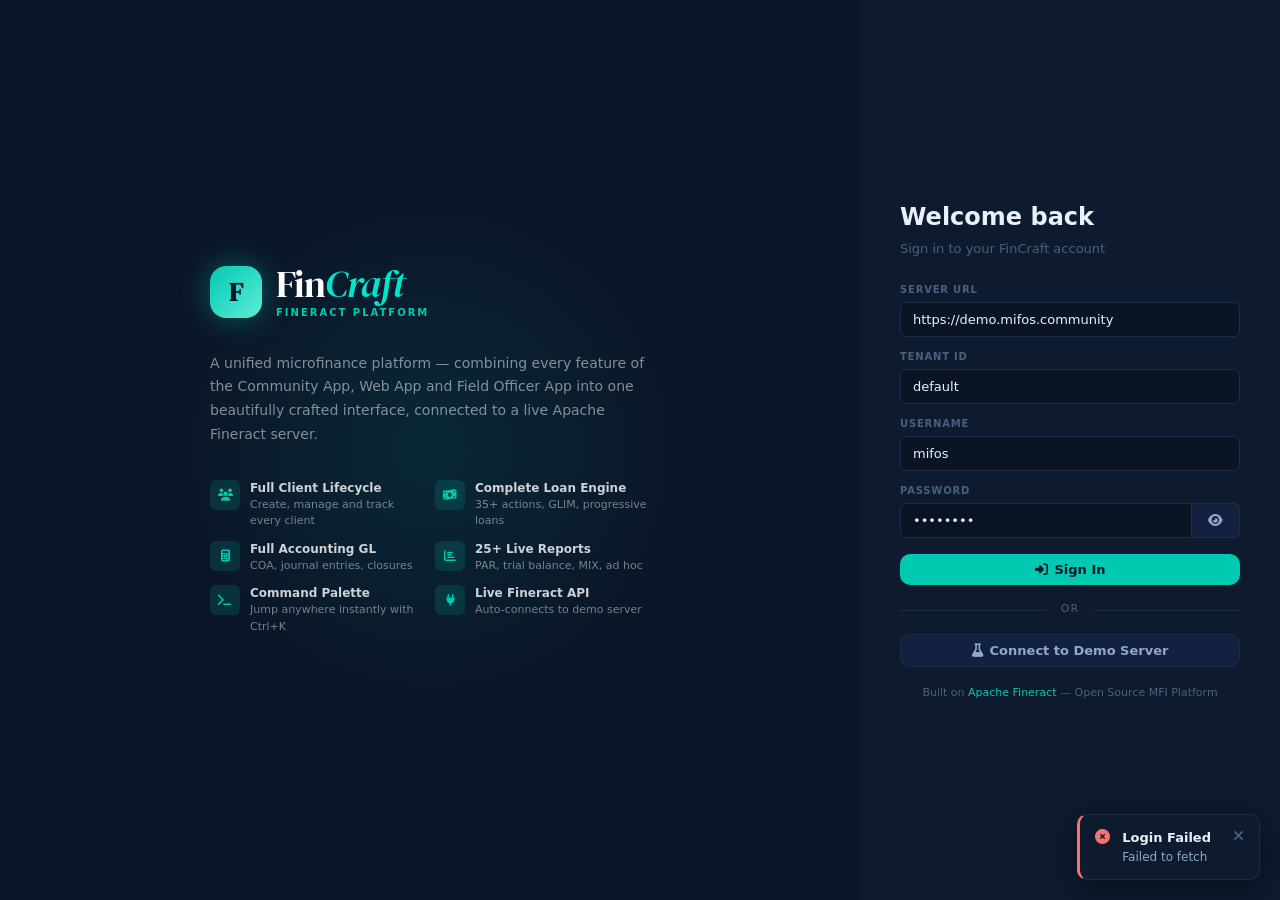
==== commit ea850037: "Extract js.zip contents" ====
--- a/index.html
+++ b/index.html
@@ -1,39 +1,4 @@
 <!DOCTYPE html>
-<<<<<<< HEAD
-<html lang="en" data-theme="light">
-<head>
-  <meta charset="UTF-8"/>
-  <meta name="viewport" content="width=device-width, initial-scale=1.0"/>
-  <title>FinCraft — Apache Fineract Platform</title>
-  <meta name="description" content="FinCraft: a modern web UI for Apache Fineract microfinance platform"/>
-  <link rel="icon" type="image/svg+xml" href="./assets/favicon.svg"/>
-  <!-- Font Awesome 6 (CDN) -->
-  <link rel="stylesheet" href="https://cdnjs.cloudflare.com/ajax/libs/font-awesome/6.5.1/css/all.min.css"
-        integrity="sha512-DTOQO9RWCH3ppGqcWaEA1BIZOC6xxalwEsw9c2QQeAIftl+Vegovlnee1c9QX4TctnWMn13TZye+giMm8e2LwA=="
-        crossorigin="anonymous" referrerpolicy="no-referrer"/>
-  <link rel="stylesheet" href="./css/app.css"/>
-  <!-- SPA redirect for GitHub Pages (generated by _redirects handling) -->
-  <script>
-    // Handle GitHub Pages 404 redirect for SPA routing
-    const redirect = sessionStorage.getItem('_spa_redirect');
-    if (redirect) { sessionStorage.removeItem('_spa_redirect'); window.history.replaceState(null, '', redirect); }
-  </script>
-</head>
-<body>
-  <!-- Login screen (shown before auth) -->
-  <div id="loginScreen"></div>
-
-  <!-- App shell (hidden until authenticated) -->
-  <div id="appShell" hidden></div>
-
-  <!-- Modal container -->
-  <div id="modalRoot"></div>
-
-  <!-- Toast container -->
-  <div id="toastContainer" aria-live="assertive"></div>
-
-  <script type="module" src="./js/app.js"></script>
-=======
 <html lang="en" data-theme="dark">
 <head>
   <meta charset="UTF-8"/>
@@ -215,6 +180,5 @@
 }
 </script>
 
->>>>>>> 18cfd05 (Replace repository contents with provided js.zip extract)
 </body>
 </html>
--- a/css/tokens.css
+++ b/css/tokens.css
@@ -1,66 +1,3 @@
-<<<<<<< HEAD
-:root {
-  --brand-navy:#0a1628; --brand-navy-2:#0e1d36;
-  --brand-teal:#00c9b1; --brand-teal-2:#00a896;
-  --brand-amber:#fbbf24; --brand-coral:#ff6b6b; --brand-violet:#a78bfa;
-  --c-success:#10b981; --c-warning:#f59e0b; --c-danger:#ef4444; --c-info:#3b82f6;
-  --font-brand:'DM Serif Display',Georgia,serif;
-  --font-ui:'Inter',system-ui,-apple-system,Segoe UI,Roboto,sans-serif;
-  --font-mono:'JetBrains Mono',ui-monospace,Menlo,Consolas,monospace;
-  --r-sm:6px; --r-md:10px; --r-lg:14px; --r-xl:20px; --r-full:999px;
-  --s-1:4px; --s-2:8px; --s-3:12px; --s-4:16px; --s-5:20px; --s-6:24px; --s-7:32px; --s-8:48px;
-  --t-fast:120ms ease; --t-base:220ms cubic-bezier(.4,0,.2,1);
-  --shadow-1:0 1px 2px rgba(0,0,0,.4);
-  --shadow-2:0 4px 12px rgba(0,0,0,.35);
-  --shadow-3:0 12px 30px rgba(0,0,0,.45);
-  --shadow-glow:0 0 0 1px rgba(0,201,177,.35),0 0 22px rgba(0,201,177,.18);
-}
-[data-theme="dark"] {
-  --bg-app:#070d1b; --bg-card:#0f1c34; --bg-card-alt:#122340; --bg-elev:#16294a;
-  --bg-overlay:rgba(4,9,20,.72);
-  --border-1:rgba(255,255,255,.06); --border-2:rgba(255,255,255,.12);
-  --text-1:#e8eefb; --text-2:#a9b7d3; --text-3:#6b7da0;
-  --sidebar-bg:#0a1628; --sidebar-active:rgba(0,201,177,.14);
-  --input-bg:#0b182f; --tbl-row-hover:rgba(0,201,177,.06);
-}
-[data-theme="light"] {
-  --bg-app:#f4f7fb; --bg-card:#fff; --bg-card-alt:#f8fafc; --bg-elev:#fff;
-  --bg-overlay:rgba(15,28,52,.45);
-  --border-1:rgba(15,28,52,.08); --border-2:rgba(15,28,52,.14);
-  --text-1:#0f1c34; --text-2:#475569; --text-3:#94a3b8;
-  --sidebar-bg:#0a1628; --sidebar-active:rgba(0,201,177,.14);
-  --input-bg:#fff; --tbl-row-hover:rgba(10,22,40,.04);
-  --shadow-1:0 1px 2px rgba(15,28,52,.06);
-  --shadow-2:0 6px 16px rgba(15,28,52,.08);
-  --shadow-3:0 18px 36px rgba(15,28,52,.12);
-}
-*,*::before,*::after{box-sizing:border-box}
-html,body{margin:0;padding:0;height:100%}
-body{font-family:var(--font-ui);font-size:14px;line-height:1.5;color:var(--text-1);background:var(--bg-app);-webkit-font-smoothing:antialiased}
-img,svg{display:block;max-width:100%}
-button{font-family:inherit;cursor:pointer}
-a{color:var(--brand-teal);text-decoration:none}
-a:hover{text-decoration:underline}
-input,select,textarea{font-family:inherit;font-size:inherit}
-*::-webkit-scrollbar{width:10px;height:10px}
-*::-webkit-scrollbar-thumb{background:var(--border-2);border-radius:var(--r-full)}
-*::-webkit-scrollbar-thumb:hover{background:var(--brand-teal-2)}
-*::-webkit-scrollbar-track{background:transparent}
-.hidden,[hidden]{display:none!important}
-.mono{font-family:var(--font-mono)}
-.flex{display:flex}
-.flex-col{display:flex;flex-direction:column}
-.items-center{align-items:center}
-.justify-between{justify-content:space-between}
-.gap-1{gap:var(--s-1)} .gap-2{gap:var(--s-2)} .gap-3{gap:var(--s-3)} .gap-4{gap:var(--s-4)} .gap-6{gap:var(--s-6)}
-.mt-1{margin-top:var(--s-1)} .mt-2{margin-top:var(--s-2)} .mt-3{margin-top:var(--s-3)} .mt-4{margin-top:var(--s-4)} .mt-6{margin-top:var(--s-6)}
-.mb-2{margin-bottom:var(--s-2)} .mb-4{margin-bottom:var(--s-4)}
-.text-muted{color:var(--text-2)} .text-dim{color:var(--text-3)}
-.text-success{color:var(--c-success)} .text-warning{color:var(--c-warning)} .text-danger{color:var(--c-danger)}
-.text-right{text-align:right} .text-center{text-align:center}
-.w-full{width:100%}
-.divider{height:1px;background:var(--border-1);margin:var(--s-4) 0}
-=======
 /* ============================================================
    FINCRAFT v2 — Design Tokens
    Palette: Deep navy + electric teal + warm amber
@@ -233,4 +170,3 @@
 @keyframes modalIn  { from { opacity:0; transform:scale(0.96) translateY(10px); } to { opacity:1; transform:none; } }
 @keyframes dropIn   { from { opacity:0; transform:translateY(-6px); } to { opacity:1; transform:none; } }
 @keyframes pulse    { 0%,100% { opacity:1; } 50% { opacity:0.5; } }
->>>>>>> 18cfd05 (Replace repository contents with provided js.zip extract)
--- a/css/components.css
+++ b/css/components.css
@@ -1,208 +1,3 @@
-<<<<<<< HEAD
-.app-shell{display:grid;grid-template-columns:260px 1fr;grid-template-rows:56px 1fr;grid-template-areas:"sidebar topbar" "sidebar content";min-height:100vh}
-.app-shell.collapsed{grid-template-columns:64px 1fr}
-
-.sidebar{grid-area:sidebar;background:var(--sidebar-bg);border-right:1px solid var(--border-1);overflow-y:auto;padding:var(--s-3) var(--s-2)}
-.brand{display:flex;align-items:center;gap:var(--s-3);padding:var(--s-3) var(--s-4);margin-bottom:var(--s-4)}
-.brand-mark{width:36px;height:36px;border-radius:var(--r-md);background:linear-gradient(135deg,var(--brand-teal),var(--brand-teal-2));color:var(--brand-navy);display:grid;place-items:center;font-family:var(--font-brand);font-size:22px;font-weight:700;box-shadow:var(--shadow-glow)}
-.brand-title{color:#fff;font-family:var(--font-brand);font-size:20px;line-height:1}
-.brand-sub{color:var(--text-3);font-size:11px;letter-spacing:.12em;text-transform:uppercase}
-.nav-group{padding:var(--s-3) var(--s-2) 0}
-.nav-group-title{color:var(--text-3);font-size:10px;letter-spacing:.14em;text-transform:uppercase;padding:0 var(--s-3) var(--s-2)}
-.nav-item{display:flex;align-items:center;gap:var(--s-3);padding:var(--s-3) var(--s-4);color:#c5d2eb;border-radius:var(--r-md);cursor:pointer;user-select:none;transition:background var(--t-fast),color var(--t-fast)}
-.nav-item i{width:18px;text-align:center;color:var(--text-3)}
-.nav-item:hover{background:rgba(255,255,255,.04);color:#fff}
-.nav-item.active{background:var(--sidebar-active);color:var(--brand-teal);box-shadow:inset 3px 0 0 var(--brand-teal)}
-.nav-item.active i{color:var(--brand-teal)}
-.collapsed .brand-title,.collapsed .brand-sub,.collapsed .nav-group-title,.collapsed .nav-item span{display:none}
-.collapsed .nav-item{justify-content:center}
-
-.topbar{grid-area:topbar;background:var(--bg-card);border-bottom:1px solid var(--border-1);display:flex;align-items:center;gap:var(--s-4);padding:0 var(--s-6)}
-.topbar .crumb{color:var(--text-2);font-size:13px}
-.topbar .crumb b{color:var(--text-1);font-weight:600}
-.top-spacer{flex:1}
-.top-search{position:relative;background:var(--input-bg);border:1px solid var(--border-1);border-radius:var(--r-md);padding:6px 12px;display:flex;align-items:center;gap:8px;min-width:240px;cursor:pointer}
-.top-search input{background:transparent;border:0;outline:0;color:var(--text-1);flex:1;cursor:pointer}
-.top-search kbd{background:var(--bg-elev);border:1px solid var(--border-1);border-radius:4px;padding:2px 6px;font-size:11px;color:var(--text-3)}
-.icon-btn{width:36px;height:36px;border-radius:var(--r-md);border:1px solid var(--border-1);background:var(--bg-card-alt);display:grid;place-items:center;color:var(--text-2);transition:all var(--t-fast);position:relative}
-.icon-btn:hover{color:var(--brand-teal);border-color:var(--brand-teal)}
-.icon-btn.has-dot::after{content:'';position:absolute;width:8px;height:8px;border-radius:50%;background:var(--brand-coral);top:6px;right:6px}
-
-.content-area{grid-area:content;padding:var(--s-6);overflow-y:auto;background:var(--bg-app)}
-.page{display:none}
-.page.active{display:block;animation:pageIn .25s ease}
-@keyframes pageIn{from{opacity:0;transform:translateY(6px)}to{opacity:1;transform:none}}
-
-.page-header{display:flex;align-items:center;justify-content:space-between;margin-bottom:var(--s-6);gap:var(--s-4)}
-.page-title{font-size:24px;font-weight:600;margin:0}
-.page-subtitle{color:var(--text-2);font-size:13px;margin-top:4px}
-
-.stat-grid{display:grid;grid-template-columns:repeat(auto-fit,minmax(220px,1fr));gap:var(--s-4);margin-bottom:var(--s-6)}
-.stat-card{background:var(--bg-card);border:1px solid var(--border-1);border-left:3px solid var(--brand-teal);border-radius:var(--r-lg);padding:var(--s-5);position:relative;box-shadow:var(--shadow-1);transition:transform var(--t-base),box-shadow var(--t-base)}
-.stat-card:hover{transform:translateY(-2px);box-shadow:var(--shadow-2)}
-.stat-card::before{content:'';position:absolute;left:0;top:0;bottom:0;width:3px;background:linear-gradient(180deg,var(--brand-teal),transparent);filter:blur(6px);opacity:.9}
-.stat-card.c-warn{border-left-color:var(--c-warning)}
-.stat-card.c-warn::before{background:linear-gradient(180deg,var(--c-warning),transparent)}
-.stat-card.c-danger{border-left-color:var(--c-danger)}
-.stat-card.c-danger::before{background:linear-gradient(180deg,var(--c-danger),transparent)}
-.stat-card.c-info{border-left-color:var(--c-info)}
-.stat-card.c-info::before{background:linear-gradient(180deg,var(--c-info),transparent)}
-.stat-card .label{color:var(--text-2);font-size:12px;letter-spacing:.04em;text-transform:uppercase}
-.stat-card .value{font-size:28px;font-weight:600;margin:8px 0 4px;font-family:var(--font-mono)}
-.stat-card .delta{font-size:12px;color:var(--c-success)}
-.stat-card .delta.neg{color:var(--c-danger)}
-
-.card{background:var(--bg-card);border:1px solid var(--border-1);border-radius:var(--r-lg);padding:var(--s-5);margin-bottom:var(--s-5);box-shadow:var(--shadow-1)}
-.card-header{display:flex;align-items:center;justify-content:space-between;margin-bottom:var(--s-4)}
-.card-title{font-size:15px;font-weight:600;margin:0}
-.card-sub{color:var(--text-2);font-size:12px}
-
-.tbl-wrap{overflow-x:auto;border-radius:var(--r-md);border:1px solid var(--border-1)}
-.tbl{width:100%;border-collapse:collapse;font-size:13px}
-.tbl th,.tbl td{padding:12px 16px;text-align:center;border-bottom:1px solid var(--border-1)}
-.tbl th{background:var(--bg-card-alt);font-weight:600;color:var(--text-2);font-size:11px;letter-spacing:.04em;text-transform:uppercase}
-.tbl tbody tr{transition:background var(--t-fast);cursor:pointer}
-.tbl tbody tr:hover{background:var(--tbl-row-hover)}
-.tbl .mono{color:var(--brand-teal)}
-
-.badge{display:inline-flex;align-items:center;gap:6px;padding:4px 10px;border-radius:var(--r-full);font-size:11px;font-weight:600;background:rgba(255,255,255,.06);color:var(--text-2)}
-.badge.b-success{background:rgba(16,185,129,.14);color:var(--c-success)}
-.badge.b-warn{background:rgba(245,158,11,.14);color:var(--c-warning)}
-.badge.b-danger{background:rgba(239,68,68,.14);color:var(--c-danger)}
-.badge.b-info{background:rgba(59,130,246,.14);color:var(--c-info)}
-.badge.b-teal{background:rgba(0,201,177,.14);color:var(--brand-teal)}
-
-.btn,.btn-primary,.btn-ghost,.btn-danger,.btn-outline{display:inline-flex;align-items:center;justify-content:center;gap:8px;padding:10px 16px;border-radius:var(--r-md);border:1px solid transparent;background:var(--bg-card-alt);color:var(--text-1);font-weight:500;font-size:13px;transition:all var(--t-fast)}
-.btn:hover{background:var(--bg-elev)}
-.btn-primary{background:linear-gradient(135deg,var(--brand-teal),var(--brand-teal-2));color:var(--brand-navy);font-weight:600;box-shadow:var(--shadow-glow)}
-.btn-primary:hover{transform:translateY(-1px);filter:brightness(1.05)}
-.btn-ghost{background:transparent;border-color:var(--border-2);color:var(--text-2)}
-.btn-ghost:hover{color:var(--brand-teal);border-color:var(--brand-teal)}
-.btn-danger{background:var(--c-danger);color:#fff}
-.btn-outline{background:transparent;border-color:var(--border-2);color:var(--text-1)}
-.btn-sm{padding:6px 10px;font-size:12px}
-.btn-block{width:100%}
-
-.form-grid{display:grid;gap:var(--s-4);grid-template-columns:repeat(2,1fr)}
-.form-grid .full{grid-column:1 / -1}
-.form-label{display:block;font-size:12px;color:var(--text-2);margin-bottom:6px;font-weight:500}
-.form-control,.form-grid input,.form-grid select,.form-grid textarea{width:100%;background:var(--input-bg);border:1px solid var(--border-1);border-radius:var(--r-md);padding:10px 12px;color:var(--text-1);font-size:13px;transition:border-color var(--t-fast),box-shadow var(--t-fast)}
-.form-control:focus,.form-grid input:focus,.form-grid select:focus,.form-grid textarea:focus{outline:none;border-color:var(--brand-teal);box-shadow:0 0 0 3px rgba(0,201,177,.16)}
-
-.switch{position:relative;width:40px;height:22px;display:inline-block}
-.switch input{opacity:0;width:0;height:0}
-.switch .slider{position:absolute;inset:0;cursor:pointer;background:var(--bg-elev);border-radius:var(--r-full);transition:background var(--t-fast)}
-.switch .slider::before{content:'';position:absolute;height:16px;width:16px;left:3px;top:3px;background:#fff;border-radius:50%;transition:transform var(--t-fast)}
-.switch input:checked + .slider{background:var(--brand-teal)}
-.switch input:checked + .slider::before{transform:translateX(18px)}
-
-.tabs{display:flex;gap:4px;border-bottom:1px solid var(--border-1);margin-bottom:var(--s-5);overflow-x:auto}
-.tab{padding:10px 16px;color:var(--text-2);font-size:13px;font-weight:500;border-bottom:2px solid transparent;cursor:pointer;white-space:nowrap;transition:color var(--t-fast),border-color var(--t-fast);background:transparent;border-top:0;border-left:0;border-right:0}
-.tab:hover{color:var(--text-1)}
-.tab.active{color:var(--brand-teal);border-bottom-color:var(--brand-teal)}
-.tab-panel{display:none}
-.tab-panel.active{display:block;animation:pageIn .2s ease}
-
-.modal-overlay{position:fixed;inset:0;z-index:100;background:var(--bg-overlay);display:none;align-items:center;justify-content:center;padding:var(--s-4);backdrop-filter:blur(6px)}
-.modal-overlay.open{display:flex;animation:pageIn .18s ease}
-.modal{background:var(--bg-card);border:1px solid var(--border-1);border-radius:var(--r-lg);box-shadow:var(--shadow-3);width:100%;max-width:600px;max-height:92vh;overflow-y:auto}
-.modal.md{max-width:720px}
-.modal.lg{max-width:920px}
-.modal.xl{max-width:1100px}
-.modal-head{display:flex;align-items:center;justify-content:space-between;padding:var(--s-5);border-bottom:1px solid var(--border-1)}
-.modal-title{margin:0;font-size:17px;font-weight:600}
-.modal-body{padding:var(--s-5)}
-.modal-foot{padding:var(--s-4) var(--s-5);border-top:1px solid var(--border-1);display:flex;justify-content:flex-end;gap:var(--s-3)}
-
-.stepper{display:flex;gap:var(--s-3);margin-bottom:var(--s-5)}
-.step{flex:1;padding:12px;border-radius:var(--r-md);background:var(--bg-card-alt)}
-.step.active{box-shadow:var(--shadow-glow)}
-.step .n{color:var(--brand-teal);font-weight:600}
-.step.done{background:rgba(0,201,177,.08)}
-
-.dropdown{position:relative}
-.dropdown-menu{position:absolute;right:0;top:100%;margin-top:6px;min-width:200px;background:var(--bg-card);border:1px solid var(--border-1);border-radius:var(--r-md);box-shadow:var(--shadow-2);padding:6px;z-index:50;display:none}
-.dropdown.open .dropdown-menu{display:block;animation:pageIn .15s ease}
-.dropdown-item{padding:8px 12px;border-radius:var(--r-sm);cursor:pointer;font-size:13px;color:var(--text-1);display:flex;align-items:center;gap:10px}
-.dropdown-item:hover{background:var(--bg-card-alt);color:var(--brand-teal)}
-.dropdown-divider{height:1px;background:var(--border-1);margin:6px 0}
-
-.progress{width:100%;height:6px;background:var(--bg-card-alt);border-radius:var(--r-full);overflow:hidden}
-.progress .bar{height:100%;background:linear-gradient(90deg,var(--brand-teal),var(--brand-teal-2))}
-
-.toast-container{position:fixed;top:24px;right:24px;z-index:200;display:flex;flex-direction:column;gap:var(--s-3);pointer-events:none}
-.toast{background:var(--bg-card);border:1px solid var(--border-1);border-left:4px solid var(--brand-teal);border-radius:var(--r-md);padding:12px 16px;min-width:280px;display:flex;align-items:start;gap:12px;box-shadow:var(--shadow-2);pointer-events:auto;animation:toastIn .22s ease}
-.toast.t-success{border-left-color:var(--c-success)}
-.toast.t-warn{border-left-color:var(--c-warning)}
-.toast.t-error{border-left-color:var(--c-danger)}
-.toast .ttl{font-weight:600;font-size:13px}
-.toast .msg{font-size:12px;color:var(--text-2);margin-top:2px}
-@keyframes toastIn{from{opacity:0;transform:translateX(20px)}to{opacity:1;transform:none}}
-
-.chart-bars{display:flex;align-items:end;gap:8px;height:180px;padding-top:8px}
-.chart-bars .bar{flex:1;background:linear-gradient(180deg,var(--brand-teal),var(--brand-teal-2));border-radius:4px 4px 0 0;min-height:6px;position:relative}
-.chart-bars .bar .lbl{position:absolute;bottom:-22px;left:0;right:0;font-size:10px;text-align:center;color:var(--text-3)}
-
-.detail-hero{background:linear-gradient(135deg,var(--brand-navy-2),var(--bg-card));border:1px solid var(--border-1);border-radius:var(--r-lg);padding:var(--s-5);margin-bottom:var(--s-5)}
-.hero-metrics{display:grid;gap:var(--s-4);grid-template-columns:repeat(auto-fit,minmax(140px,1fr))}
-.hm{padding:8px 0}
-.hm .lbl{font-size:11px;color:var(--text-3);text-transform:uppercase;letter-spacing:.06em}
-.hm .val{font-family:var(--font-mono);font-size:20px;font-weight:600;margin-top:4px}
-
-.action-strip{display:flex;flex-wrap:wrap;gap:8px;padding:var(--s-3);margin-bottom:var(--s-4);background:var(--bg-card-alt);border-radius:var(--r-md)}
-.action-strip .btn{font-size:12px;padding:6px 10px}
-
-.avatar{width:32px;height:32px;border-radius:50%;background:linear-gradient(135deg,var(--brand-teal),var(--brand-teal-2));color:var(--brand-navy);font-weight:600;display:inline-grid;place-items:center;font-size:12px}
-.empty-state{text-align:center;padding:var(--s-8) var(--s-4);color:var(--text-3)}
-.empty-state i{font-size:32px;margin-bottom:var(--s-3);color:var(--border-2)}
-
-.grid-2{display:grid;gap:var(--s-4);grid-template-columns:repeat(2,1fr)}
-.grid-3{display:grid;gap:var(--s-4);grid-template-columns:repeat(3,1fr)}
-.grid-4{display:grid;gap:var(--s-4);grid-template-columns:repeat(4,1fr)}
-
-.cmd-palette{position:fixed;inset:0;z-index:300;background:var(--bg-overlay);backdrop-filter:blur(6px);display:flex;justify-content:center;align-items:start;padding-top:12vh}
-.cmd-box{width:100%;max-width:620px;background:var(--bg-card);border:1px solid var(--border-1);border-radius:var(--r-lg);box-shadow:var(--shadow-3);overflow:hidden}
-.cmd-input{display:flex;align-items:center;gap:12px;padding:16px;border-bottom:1px solid var(--border-1)}
-.cmd-input input{background:transparent;border:0;outline:0;color:var(--text-1);flex:1;font-size:15px}
-.cmd-input kbd{background:var(--bg-card-alt);border:1px solid var(--border-1);border-radius:4px;padding:2px 6px;font-size:11px;color:var(--text-3)}
-.cmd-results{max-height:50vh;overflow-y:auto}
-.cmd-row{padding:10px 16px;display:flex;align-items:center;gap:12px;cursor:pointer;font-size:13px}
-.cmd-row:hover,.cmd-row.sel{background:var(--bg-card-alt)}
-.cmd-row i{color:var(--brand-teal);width:18px;text-align:center}
-.cmd-row .hint{margin-left:auto;color:var(--text-3);font-size:11px}
-
-.filter-bar{display:flex;gap:var(--s-3);flex-wrap:wrap;padding:var(--s-3);margin-bottom:var(--s-4);background:var(--bg-card-alt);border-radius:var(--r-md);align-items:center}
-.filter-bar select,.filter-bar input{min-width:160px}
-
-.notif-panel{position:absolute;right:16px;top:60px;width:360px;max-height:70vh;overflow-y:auto;background:var(--bg-card);border:1px solid var(--border-1);border-radius:var(--r-md);box-shadow:var(--shadow-3);z-index:60;display:none}
-.notif-panel.open{display:block}
-.notif-item{padding:12px 16px;border-bottom:1px solid var(--border-1);font-size:13px}
-.notif-item .when{font-size:11px;color:var(--text-3);margin-top:4px}
-
-.tree-node{padding:8px 12px;cursor:pointer;border-radius:var(--r-sm)}
-.tree-node:hover{background:var(--bg-card-alt)}
-.tree-node.parent::before{content:'▸ ';color:var(--brand-teal)}
-.tree-node.parent.open::before{content:'▾ '}
-.tree-children{padding-left:20px;display:none}
-.tree-node.parent.open + .tree-children{display:block}
-
-@media (max-width:960px){
-  .app-shell{grid-template-columns:64px 1fr}
-  .brand-title,.brand-sub,.nav-group-title,.nav-item span{display:none}
-  .nav-item{justify-content:center}
-  .grid-3,.grid-4{grid-template-columns:repeat(2,1fr)}
-  .form-grid{grid-template-columns:1fr}
-}
-@media (max-width:720px){
-  .content-area{padding:var(--s-4)}
-  .top-search{display:none}
-  .grid-2,.grid-3,.grid-4{grid-template-columns:1fr}
-  .stat-grid{grid-template-columns:1fr 1fr}
-}
-@media (max-width:480px){
-  .stat-grid{grid-template-columns:1fr}
-  .page-title{font-size:18px}
-=======
 /* ============================================================
    FINCRAFT v2 — Component Library
 ============================================================ */
@@ -1020,5 +815,4 @@
 @media (max-width:768px) {
   .login-left  { display:none; }
   .login-right { width:100%; }
->>>>>>> 18cfd05 (Replace repository contents with provided js.zip extract)
-}
+}
